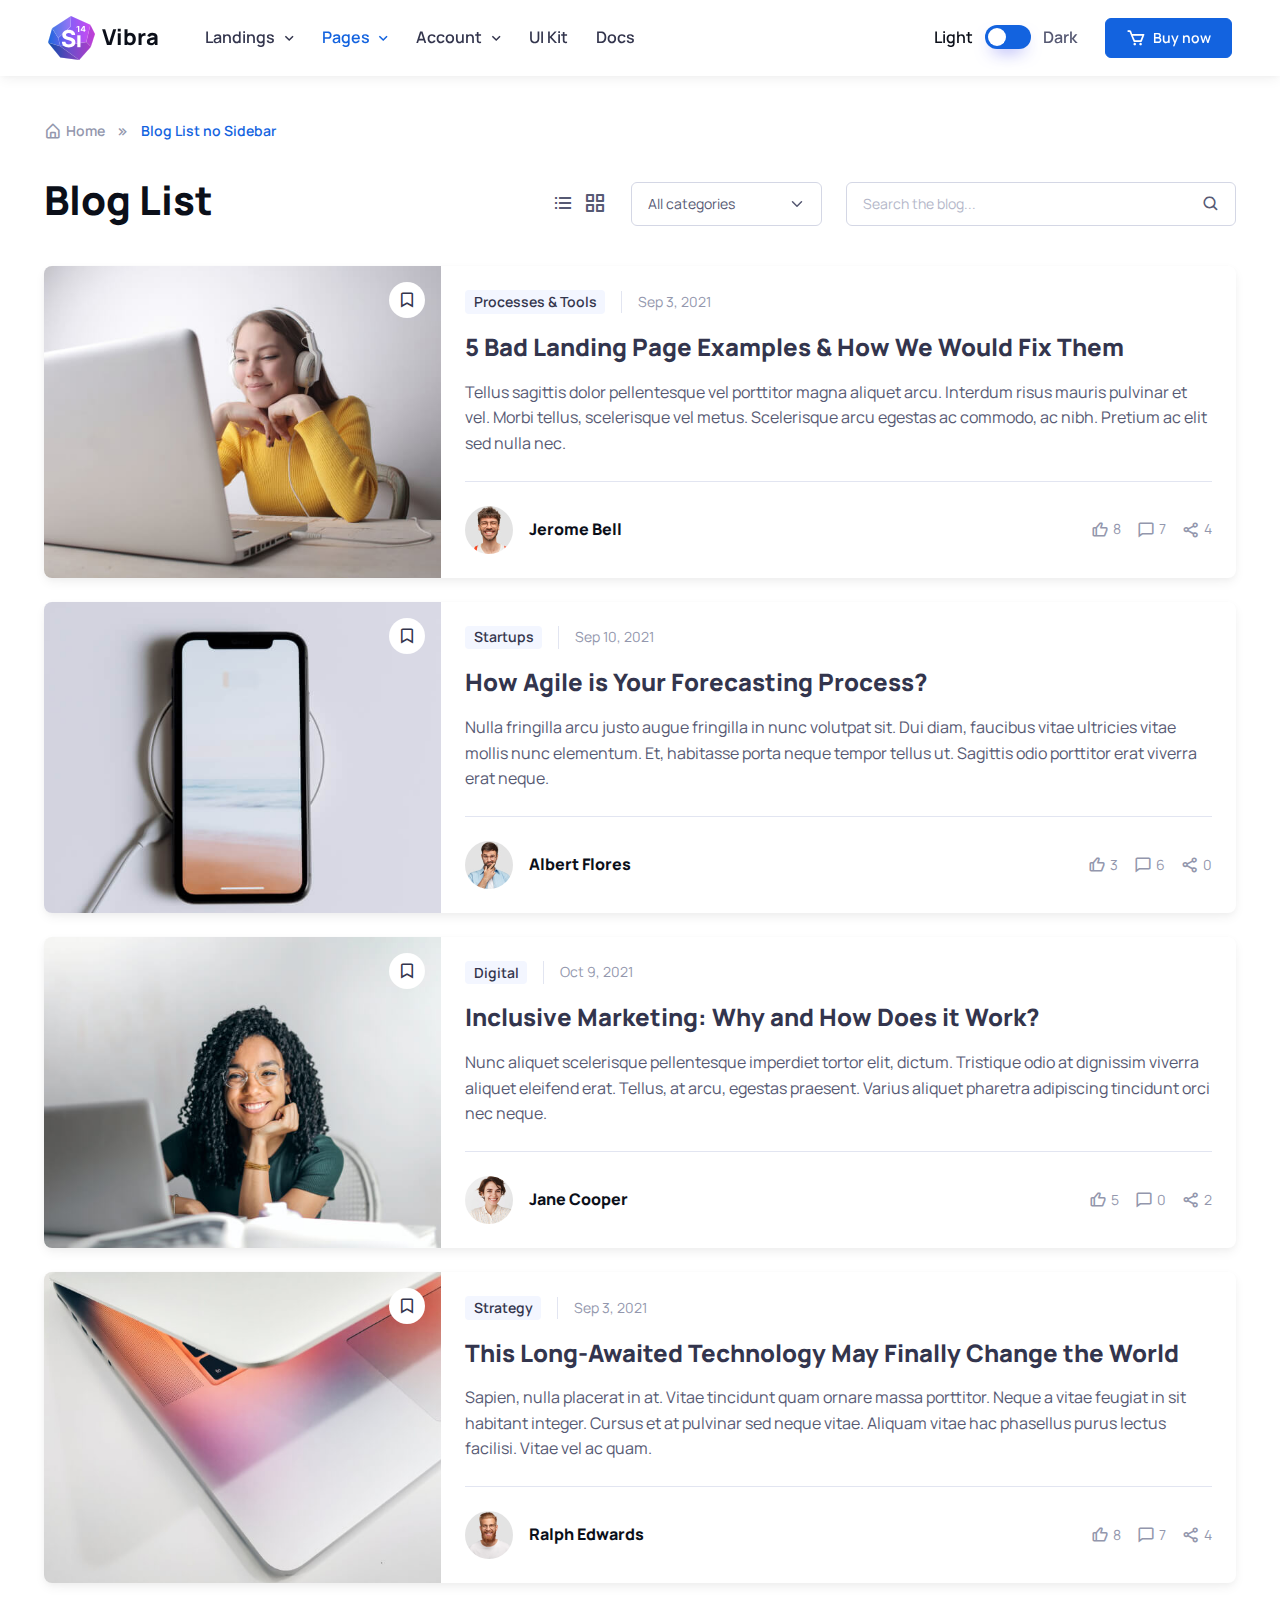
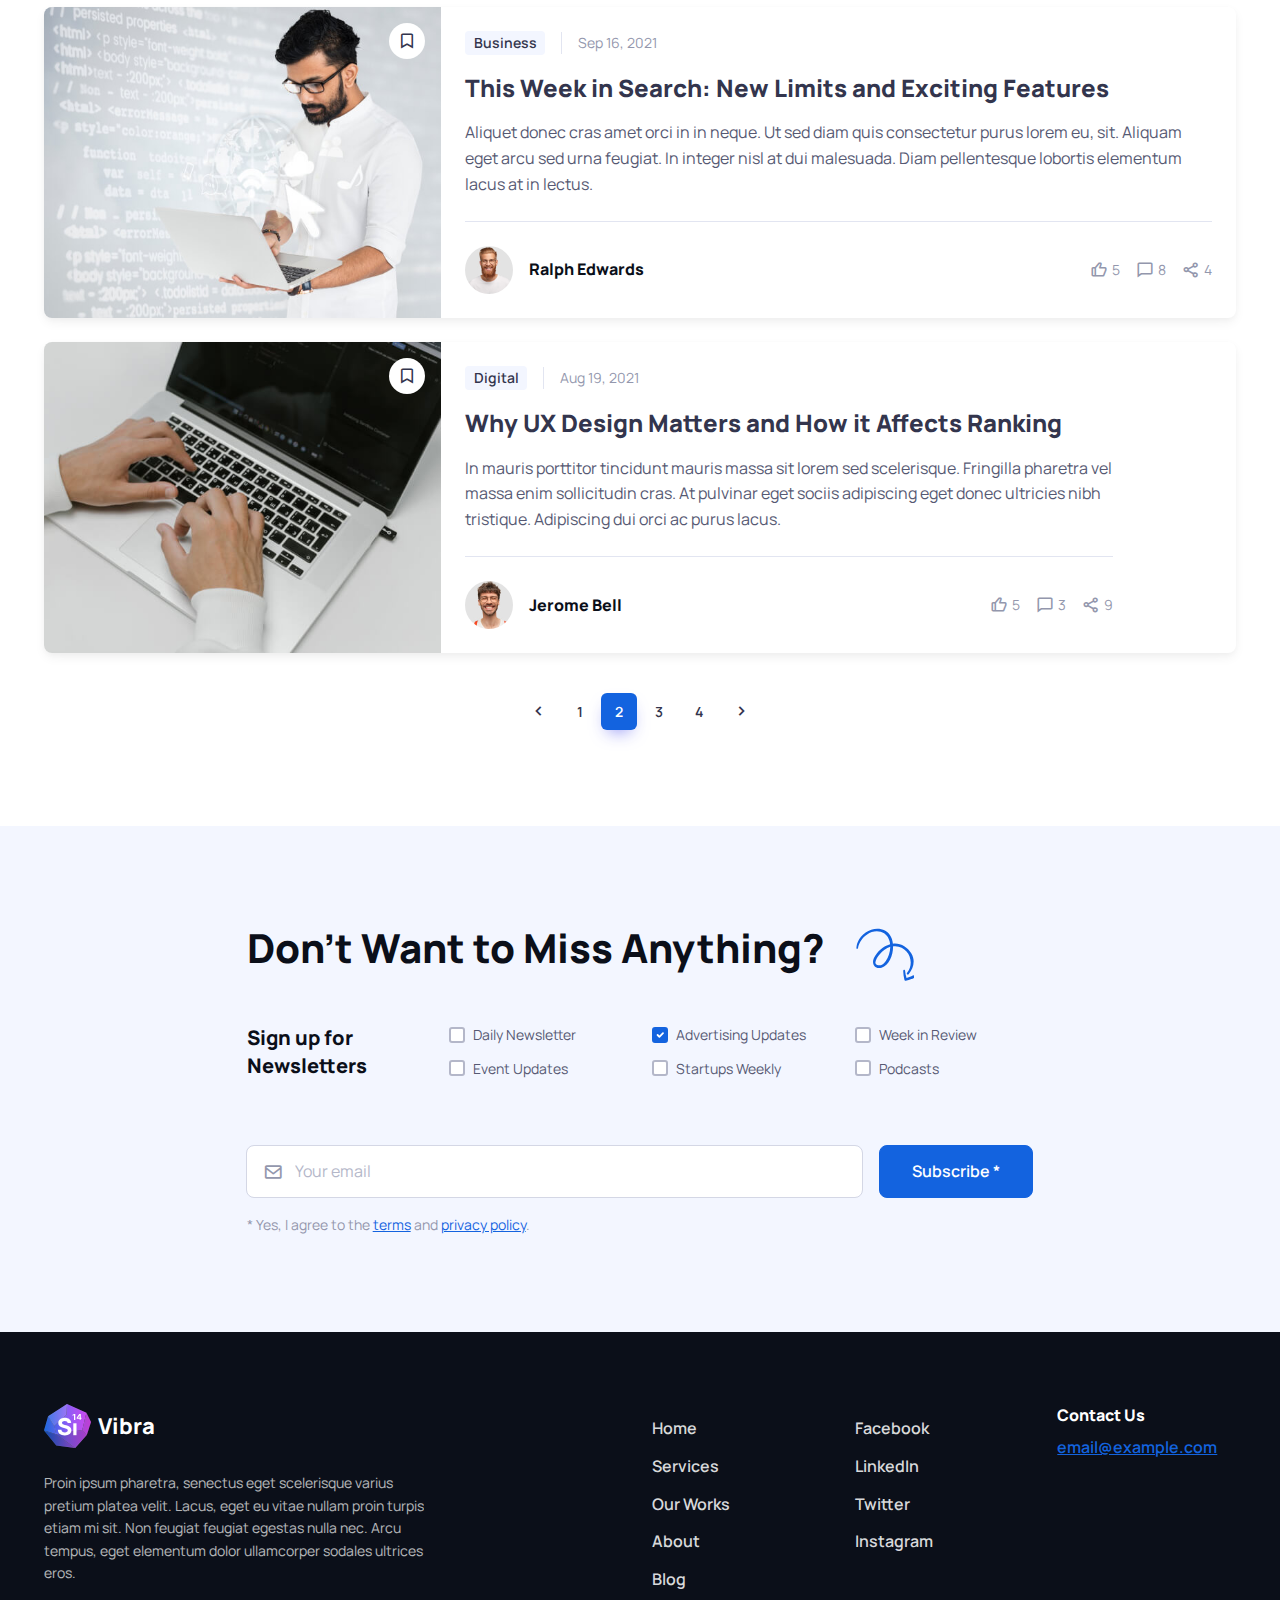
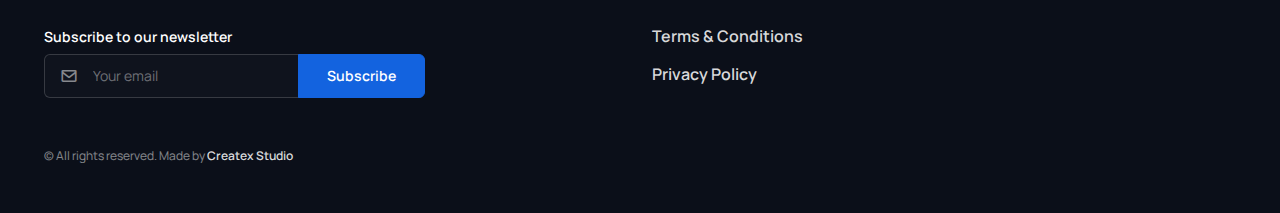
==== blog.html @ 5d524362 "starting files" ====
<!-- @format -->

<!DOCTYPE html>
<html lang="en">
  <!-- Mirrored from Vibra.createx.studio/blog-list-no-sidebar.html by HTTrack Website Copier/3.x [XR&CO'2014], Sat, 16 Jul 2022 11:41:50 GMT -->
  <!-- Added by HTTrack --><meta http-equiv="content-type" content="text/html;charset=utf-8" /><!-- /Added by HTTrack -->
  <head>
    <meta charset="utf-8" />
    <title>Vibra | Blog List No Sidebar</title>

    <!-- SEO Meta Tags -->
    <meta name="description" content="Vibra - Multipurpose Technology Bootstrap Template" />
    <meta
      name="keywords"
      content="bootstrap, business, creative agency, mobile app showcase, saas, fintech, finance, online courses, software, medical, conference landing, services, e-commerce, shopping cart, multipurpose, shop, ui kit, marketing, seo, landing, blog, portfolio, html5, css3, javascript, gallery, slider, touch, creative"
    />
    <meta name="author" content="Createx Studio" />

    <!-- Viewport -->
    <meta name="viewport" content="width=device-width, initial-scale=1" />

    <!-- Favicon and Touch Icons -->
    <link rel="apple-touch-icon" sizes="180x180" href="assets/favicon/apple-touch-icon.png" />
    <link rel="icon" type="image/png" sizes="32x32" href="assets/favicon/favicon-32x32.png" />
    <link rel="icon" type="image/png" sizes="16x16" href="assets/favicon/favicon-16x16.png" />
    <link rel="manifest" href="assets/favicon/site.webmanifest" />
    <link rel="mask-icon" href="assets/favicon/safari-pinned-tab.svg" color="#1363DF" />
    <link rel="shortcut icon" href="assets/favicon/favicon.ico" />
    <meta name="msapplication-TileColor" content="#080032" />
    <meta name="msapplication-config" content="assets/favicon/browserconfig.xml" />
    <meta name="theme-color" content="#ffffff" />

    <!-- Vendor Styles -->
    <link rel="stylesheet" media="screen" href="assets/vendor/boxicons/css/boxicons.min.css" />

    <!-- Main Theme Styles + Bootstrap -->
    <link rel="stylesheet" media="screen" href="assets/css/theme.min.css" />

    <!-- Page loading styles -->
    <style>
      .page-loading {
        position: fixed;
        top: 0;
        right: 0;
        bottom: 0;
        left: 0;
        width: 100%;
        height: 100%;
        -webkit-transition: all 0.4s 0.2s ease-in-out;
        transition: all 0.4s 0.2s ease-in-out;
        background-color: #fff;
        opacity: 0;
        visibility: hidden;
        z-index: 9999;
      }
      .dark-mode .page-loading {
        background-color: #0b0f19;
      }
      .page-loading.active {
        opacity: 1;
        visibility: visible;
      }
      .page-loading-inner {
        position: absolute;
        top: 50%;
        left: 0;
        width: 100%;
        text-align: center;
        -webkit-transform: translateY(-50%);
        transform: translateY(-50%);
        -webkit-transition: opacity 0.2s ease-in-out;
        transition: opacity 0.2s ease-in-out;
        opacity: 0;
      }
      .page-loading.active > .page-loading-inner {
        opacity: 1;
      }
      .page-loading-inner > span {
        display: block;
        font-size: 1rem;
        font-weight: normal;
        color: #9397ad;
      }
      .dark-mode .page-loading-inner > span {
        color: #fff;
        opacity: 0.6;
      }
      .page-spinner {
        display: inline-block;
        width: 2.75rem;
        height: 2.75rem;
        margin-bottom: 0.75rem;
        vertical-align: text-bottom;
        border: 0.15em solid #b4b7c9;
        border-right-color: transparent;
        border-radius: 50%;
        -webkit-animation: spinner 0.75s linear infinite;
        animation: spinner 0.75s linear infinite;
      }
      .dark-mode .page-spinner {
        border-color: rgba(255, 255, 255, 0.4);
        border-right-color: transparent;
      }
      @-webkit-keyframes spinner {
        100% {
          -webkit-transform: rotate(360deg);
          transform: rotate(360deg);
        }
      }
      @keyframes spinner {
        100% {
          -webkit-transform: rotate(360deg);
          transform: rotate(360deg);
        }
      }
    </style>

    <!-- Theme mode -->
    <script>
      let mode = window.localStorage.getItem("mode"),
        root = document.getElementsByTagName("html")[0];
      if (mode !== null && mode === "dark") {
        root.classList.add("dark-mode");
      } else {
        root.classList.remove("dark-mode");
      }
    </script>

    <!-- Page loading scripts -->
    <script>
      (function () {
        window.onload = function () {
          const preloader = document.querySelector(".page-loading");
          preloader.classList.remove("active");
          setTimeout(function () {
            preloader.remove();
          }, 1000);
        };
      })();
    </script>

    <!-- Google Tag Manager -->
    <script>
      (function (w, d, s, l, i) {
        w[l] = w[l] || [];
        w[l].push({ "gtm.start": new Date().getTime(), event: "gtm.js" });
        var f = d.getElementsByTagName(s)[0],
          j = d.createElement(s),
          dl = l != "dataLayer" ? "&l=" + l : "";
        j.async = true;
        j.src = "../www.googletagmanager.com/gtm5445.html?id=" + i + dl;
        f.parentNode.insertBefore(j, f);
      })(window, document, "script", "dataLayer", "GTM-WKV3GT5");
    </script>
  </head>

  <!-- Body -->
  <body>
    <!-- Google Tag Manager (noscript)-->
    <noscript>
      <iframe src="http://www.googletagmanager.com/ns.html?id=GTM-WKV3GT5" height="0" width="0" style="display: none; visibility: hidden"></iframe>
    </noscript>

    <!-- Page loading spinner -->
    <div class="page-loading active">
      <div class="page-loading-inner">
        <div class="page-spinner"></div>
        <span>Loading...</span>
      </div>
    </div>

    <!-- Page wrapper for sticky footer -->
    <!-- Wraps everything except footer to push footer to the bottom of the page if there is little content -->
    <main class="page-wrapper">
      <!-- Navbar -->
      <!-- Remove "fixed-top" class to make navigation bar scrollable with the page -->
      <header class="header navbar navbar-expand-lg bg-light shadow-sm shadow-dark-mode-none fixed-top">
        <div class="container px-3">
          <a href="index.html" class="navbar-brand pe-3">
            <img src="assets/img/logo.svg" width="47" alt="Vibra" />
            Vibra
          </a>
          <div id="navbarNav" class="offcanvas offcanvas-end">
            <div class="offcanvas-header border-bottom">
              <h5 class="offcanvas-title">Menu</h5>
              <button type="button" class="btn-close" data-bs-dismiss="offcanvas" aria-label="Close"></button>
            </div>
            <div class="offcanvas-body">
              <ul class="navbar-nav me-auto mb-2 mb-lg-0">
                <li class="nav-item dropdown">
                  <a href="#" class="nav-link dropdown-toggle" data-bs-toggle="dropdown">Landings</a>
                  <div class="dropdown-menu p-0">
                    <div class="d-lg-flex">
                      <div class="mega-dropdown-column bg-position-center bg-repeat-0 bg-size-cover rounded-3 rounded-end-0" style="background-image: url(assets/img/landings.jpg); margin: -1px"></div>
                      <div class="mega-dropdown-column pt-lg-3 pb-lg-4">
                        <ul class="list-unstyled mb-0">
                          <li><a href="index.html" class="dropdown-item">Template Intro Page</a></li>
                          <li><a href="landing-mobile-app-showcase-v1.html" class="dropdown-item">Mobile App Showcase v.1</a></li>
                          <li><a href="landing-mobile-app-showcase-v2.html" class="dropdown-item">Mobile App Showcase v.2</a></li>
                          <li><a href="landing-saas-v1.html" class="dropdown-item">SaaS v.1</a></li>
                          <li><a href="landing-saas-v2.html" class="dropdown-item">SaaS v.2</a></li>
                          <li><a href="landing-saas-v3.html" class="dropdown-item">SaaS v.3</a></li>
                          <li><a href="landing-financial.html" class="dropdown-item">Financial Consulting</a></li>
                          <li><a href="landing-online-courses.html" class="dropdown-item">Online Courses</a></li>
                        </ul>
                      </div>
                      <div class="mega-dropdown-column pt-lg-3 pb-lg-4">
                        <ul class="list-unstyled mb-0">
                          <li><a href="landing-medical.html" class="dropdown-item">Medical</a></li>
                          <li><a href="landing-software-company.html" class="dropdown-item">IT (Software) Company</a></li>
                          <li><a href="landing-conference.html" class="dropdown-item">Conference</a></li>
                          <li><a href="landing-digital-agency.html" class="dropdown-item">Digital Agency</a></li>
                          <li><a href="landing-blog.html" class="dropdown-item">Blog Homepage</a></li>
                        </ul>
                      </div>
                    </div>
                  </div>
                </li>
                <li class="nav-item dropdown">
                  <a href="#" class="nav-link dropdown-toggle active" data-bs-toggle="dropdown">Pages</a>
                  <div class="dropdown-menu">
                    <div class="d-lg-flex pt-lg-3">
                      <div class="mega-dropdown-column">
                        <h6 class="px-3 mb-2">About</h6>
                        <ul class="list-unstyled mb-3">
                          <li><a href="about-v1.html" class="dropdown-item py-1">About v.1</a></li>
                          <li><a href="about-v2.html" class="dropdown-item py-1">About v.2</a></li>
                        </ul>
                        <h6 class="px-3 mb-2">Blog</h6>
                        <ul class="list-unstyled mb-3">
                          <li><a href="blog-list-with-sidebar.html" class="dropdown-item py-1">List View with Sidebar</a></li>
                          <li><a href="blog-grid-with-sidebar.html" class="dropdown-item py-1">Grid View with Sidebar</a></li>
                          <li><a href="blog-list-no-sidebar.html" class="dropdown-item py-1">List View no Sidebar</a></li>
                          <li><a href="blog-grid-no-sidebar.html" class="dropdown-item py-1">Grid View no Sidebar</a></li>
                          <li><a href="blog-simple-feed.html" class="dropdown-item py-1">Simple Feed</a></li>
                          <li><a href="blog-single.html" class="dropdown-item py-1">Single Post</a></li>
                          <li><a href="blog-podcast.html" class="dropdown-item py-1">Podcast</a></li>
                        </ul>
                      </div>
                      <div class="mega-dropdown-column">
                        <h6 class="px-3 mb-2">Portfolio</h6>
                        <ul class="list-unstyled mb-3">
                          <li><a href="portfolio-grid.html" class="dropdown-item py-1">Grid View</a></li>
                          <li><a href="portfolio-list.html" class="dropdown-item py-1">List View</a></li>
                          <li><a href="portfolio-slider.html" class="dropdown-item py-1">Slider View</a></li>
                          <li><a href="portfolio-courses.html" class="dropdown-item py-1">Courses</a></li>
                          <li><a href="portfolio-single-project.html" class="dropdown-item py-1">Single Project</a></li>
                          <li><a href="portfolio-single-course.html" class="dropdown-item py-1">Single Course</a></li>
                        </ul>
                        <h6 class="px-3 mb-2">Services</h6>
                        <ul class="list-unstyled mb-3">
                          <li><a href="services-v1.html" class="dropdown-item py-1">Services v.1</a></li>
                          <li><a href="services-v2.html" class="dropdown-item py-1">Services v.2</a></li>
                          <li><a href="services-single-v1.html" class="dropdown-item py-1">Service Details v.1</a></li>
                          <li><a href="services-single-v2.html" class="dropdown-item py-1">Service Details v.2</a></li>
                        </ul>
                      </div>
                      <div class="mega-dropdown-column">
                        <h6 class="px-3 mb-2">Pricing</h6>
                        <ul class="list-unstyled mb-3">
                          <li><a href="pricing.html" class="dropdown-item py-1">Pricing Page</a></li>
                        </ul>
                        <h6 class="px-3 mb-2">Contacts</h6>
                        <ul class="list-unstyled mb-3">
                          <li><a href="contacts-v1.html" class="dropdown-item py-1">Contacts v.1</a></li>
                          <li><a href="contacts-v2.html" class="dropdown-item py-1">Contacts v.2</a></li>
                          <li><a href="contacts-v3.html" class="dropdown-item py-1">Contacts v.3</a></li>
                        </ul>
                        <h6 class="px-3 mb-2">Specialty</h6>
                        <ul class="list-unstyled">
                          <li><a href="404-v1.html" class="dropdown-item py-1">404 Error v.1</a></li>
                          <li><a href="404-v2.html" class="dropdown-item py-1">404 Error v.2</a></li>
                        </ul>
                      </div>
                    </div>
                  </div>
                </li>
                <li class="nav-item dropdown">
                  <a href="#" class="nav-link dropdown-toggle" data-bs-toggle="dropdown" aria-current="page">Account</a>
                  <ul class="dropdown-menu">
                    <li><a href="account-details.html" class="dropdown-item">Account Details</a></li>
                    <li><a href="account-security.html" class="dropdown-item">Security</a></li>
                    <li><a href="account-notifications.html" class="dropdown-item">Notifications</a></li>
                    <li><a href="account-messages.html" class="dropdown-item">Messages</a></li>
                    <li><a href="account-saved-items.html" class="dropdown-item">Saved Items</a></li>
                    <li><a href="account-collections.html" class="dropdown-item">My Collections</a></li>
                    <li><a href="account-payment.html" class="dropdown-item">Payment Details</a></li>
                    <li><a href="account-signin.html" class="dropdown-item">Sign In</a></li>
                    <li><a href="account-signup.html" class="dropdown-item">Sign Up</a></li>
                  </ul>
                </li>
                <li class="nav-item">
                  <a href="components/typography.html" class="nav-link">UI Kit</a>
                </li>
                <li class="nav-item">
                  <a href="docs/getting-started.html" class="nav-link">Docs</a>
                </li>
              </ul>
            </div>
            <div class="offcanvas-header border-top">
              <a href="https://themes.getbootstrap.com/product/Vibra-business-technology-template-ui-kit/" class="btn btn-primary w-100" target="_blank" rel="noopener">
                <i class="bx bx-cart fs-4 lh-1 me-1"></i>
                &nbsp;Buy now
              </a>
            </div>
          </div>
          <div class="form-check form-switch mode-switch pe-lg-1 ms-auto me-4" data-bs-toggle="mode">
            <input type="checkbox" class="form-check-input" id="theme-mode" />
            <label class="form-check-label d-none d-sm-block" for="theme-mode">Light</label>
            <label class="form-check-label d-none d-sm-block" for="theme-mode">Dark</label>
          </div>
          <button type="button" class="navbar-toggler" data-bs-toggle="offcanvas" data-bs-target="#navbarNav" aria-controls="navbarNav" aria-expanded="false" aria-label="Toggle navigation">
            <span class="navbar-toggler-icon"></span>
          </button>
          <a
            href="https://themes.getbootstrap.com/product/Vibra-business-technology-template-ui-kit/"
            class="btn btn-primary btn-sm fs-sm rounded d-none d-lg-inline-flex"
            target="_blank"
            rel="noopener"
          >
            <i class="bx bx-cart fs-5 lh-1 me-1"></i>
            &nbsp;Buy now
          </a>
        </div>
      </header>

      <!-- Breadcrumb -->
      <nav class="container mt-lg-4 pt-5" aria-label="breadcrumb">
        <ol class="breadcrumb mb-0 pt-5">
          <li class="breadcrumb-item">
            <a href="index.html"><i class="bx bx-home-alt fs-lg me-1"></i>Home</a>
          </li>
          <li class="breadcrumb-item active" aria-current="page">Blog List no Sidebar</li>
        </ol>
      </nav>

      <!-- Page content -->
      <section class="container mt-4 mb-lg-5 pt-lg-2 pb-5">
        <!-- Page title + Layout switcher + Search form -->
        <div class="row align-items-end gy-3 mb-4 pb-lg-3 pb-1">
          <div class="col-lg-5 col-md-4">
            <h1 class="mb-2 mb-md-0">Blog List</h1>
          </div>
          <div class="col-lg-7 col-md-8">
            <div class="row gy-2">
              <div class="col-lg-5 col-sm-6">
                <div class="d-flex align-items-center">
                  <div class="d-flex align-items-center me-sm-4 me-3">
                    <a href="blog-list-no-sidebar.html" class="nav-link me-2 p-0 active">
                      <i class="bx bx-list-ul fs-4"></i>
                    </a>
                    <a href="blog-grid-no-sidebar.html" class="nav-link p-0">
                      <i class="bx bx-grid-alt fs-4"></i>
                    </a>
                  </div>
                  <select class="form-select">
                    <option>All categories</option>
                    <option value="processes-and-tools">Processes &amp; Tools</option>
                    <option value="startups">Startups</option>
                    <option value="digital">Digital</option>
                    <option value="strategy">Strategy</option>
                    <option value="business">Business</option>
                  </select>
                </div>
              </div>
              <div class="col-lg-7 col-sm-6">
                <div class="input-group">
                  <input type="text" class="form-control pe-5 rounded" placeholder="Search the blog..." />
                  <i class="bx bx-search position-absolute top-50 end-0 translate-middle-y me-3 zindex-5 fs-lg"></i>
                </div>
              </div>
            </div>
          </div>
        </div>

        <!-- Item -->
        <article class="card border-0 shadow-sm overflow-hidden mb-4">
          <div class="row g-0">
            <div class="col-sm-4 position-relative bg-position-center bg-repeat-0 bg-size-cover" style="background-image: url(assets/img/blog/01.jpg); min-height: 15rem">
              <a href="blog-single.html" class="position-absolute top-0 start-0 w-100 h-100" aria-label="Read more"></a>
              <a
                href="#"
                class="btn btn-icon btn-light bg-white border-white btn-sm rounded-circle position-absolute top-0 end-0 zindex-5 me-3 mt-3"
                data-bs-toggle="tooltip"
                data-bs-placement="left"
                title="Read later"
              >
                <i class="bx bx-bookmark"></i>
              </a>
            </div>
            <div class="col-sm-8">
              <div class="card-body">
                <div class="d-flex align-items-center mb-3">
                  <a href="#" class="badge fs-sm text-nav bg-secondary text-decoration-none">Processes &amp; Tools</a>
                  <span class="fs-sm text-muted border-start ps-3 ms-3">Sep 3, 2021</span>
                </div>
                <h3 class="h4">
                  <a href="blog-single.html">5 Bad Landing Page Examples &amp; How We Would Fix Them</a>
                </h3>
                <p>
                  Tellus sagittis dolor pellentesque vel porttitor magna aliquet arcu. Interdum risus mauris pulvinar et vel. Morbi tellus, scelerisque vel metus. Scelerisque arcu egestas ac commodo,
                  ac nibh. Pretium ac elit sed nulla nec.
                </p>
                <hr class="my-4" />
                <div class="d-flex align-items-center justify-content-between">
                  <a href="#" class="d-flex align-items-center fw-bold text-dark text-decoration-none me-3">
                    <img src="assets/img/avatar/01.jpg" class="rounded-circle me-3" width="48" alt="Avatar" />
                    Jerome Bell
                  </a>
                  <div class="d-flex align-items-center text-muted">
                    <div class="d-flex align-items-center me-3">
                      <i class="bx bx-like fs-lg me-1"></i>
                      <span class="fs-sm">8</span>
                    </div>
                    <div class="d-flex align-items-center me-3">
                      <i class="bx bx-comment fs-lg me-1"></i>
                      <span class="fs-sm">7</span>
                    </div>
                    <div class="d-flex align-items-center">
                      <i class="bx bx-share-alt fs-lg me-1"></i>
                      <span class="fs-sm">4</span>
                    </div>
                  </div>
                </div>
              </div>
            </div>
          </div>
        </article>

        <!-- Item -->
        <article class="card border-0 shadow-sm overflow-hidden mb-4">
          <div class="row g-0">
            <div class="col-sm-4 position-relative bg-position-center bg-repeat-0 bg-size-cover" style="background-image: url(assets/img/blog/06.jpg); min-height: 15rem">
              <a href="blog-single.html" class="position-absolute top-0 start-0 w-100 h-100" aria-label="Read more"></a>
              <a
                href="#"
                class="btn btn-icon btn-light bg-white border-white btn-sm rounded-circle position-absolute top-0 end-0 zindex-5 me-3 mt-3"
                data-bs-toggle="tooltip"
                data-bs-placement="left"
                title="Read later"
              >
                <i class="bx bx-bookmark"></i>
              </a>
            </div>
            <div class="col-sm-8">
              <div class="card-body">
                <div class="d-flex align-items-center mb-3">
                  <a href="#" class="badge fs-sm text-nav bg-secondary text-decoration-none">Startups</a>
                  <span class="fs-sm text-muted border-start ps-3 ms-3">Sep 10, 2021</span>
                </div>
                <h3 class="h4">
                  <a href="blog-single.html">How Agile is Your Forecasting Process?</a>
                </h3>
                <p>
                  Nulla fringilla arcu justo augue fringilla in nunc volutpat sit. Dui diam, faucibus vitae ultricies vitae mollis nunc elementum. Et, habitasse porta neque tempor tellus ut. Sagittis
                  odio porttitor erat viverra erat neque.
                </p>
                <hr class="my-4" />
                <div class="d-flex align-items-center justify-content-between">
                  <a href="#" class="d-flex align-items-center fw-bold text-dark text-decoration-none me-3">
                    <img src="assets/img/avatar/05.jpg" class="rounded-circle me-3" width="48" alt="Avatar" />
                    Albert Flores
                  </a>
                  <div class="d-flex align-items-center text-muted">
                    <div class="d-flex align-items-center me-3">
                      <i class="bx bx-like fs-lg me-1"></i>
                      <span class="fs-sm">3</span>
                    </div>
                    <div class="d-flex align-items-center me-3">
                      <i class="bx bx-comment fs-lg me-1"></i>
                      <span class="fs-sm">6</span>
                    </div>
                    <div class="d-flex align-items-center">
                      <i class="bx bx-share-alt fs-lg me-1"></i>
                      <span class="fs-sm">0</span>
                    </div>
                  </div>
                </div>
              </div>
            </div>
          </div>
        </article>

        <!-- Item -->
        <article class="card border-0 shadow-sm overflow-hidden mb-4">
          <div class="row g-0">
            <div class="col-sm-4 position-relative bg-position-center bg-repeat-0 bg-size-cover" style="background-image: url(assets/img/blog/05.jpg); min-height: 15rem">
              <a href="blog-single.html" class="position-absolute top-0 start-0 w-100 h-100" aria-label="Read more"></a>
              <a
                href="#"
                class="btn btn-icon btn-light bg-white border-white btn-sm rounded-circle position-absolute top-0 end-0 zindex-5 me-3 mt-3"
                data-bs-toggle="tooltip"
                data-bs-placement="left"
                title="Read later"
              >
                <i class="bx bx-bookmark"></i>
              </a>
            </div>
            <div class="col-sm-8">
              <div class="card-body">
                <div class="d-flex align-items-center mb-3">
                  <a href="#" class="badge fs-sm text-nav bg-secondary text-decoration-none">Digital</a>
                  <span class="fs-sm text-muted border-start ps-3 ms-3">Oct 9, 2021</span>
                </div>
                <h3 class="h4">
                  <a href="blog-single.html">Inclusive Marketing: Why and How Does it Work?</a>
                </h3>
                <p>
                  Nunc aliquet scelerisque pellentesque imperdiet tortor elit, dictum. Tristique odio at dignissim viverra aliquet eleifend erat. Tellus, at arcu, egestas praesent. Varius aliquet
                  pharetra adipiscing tincidunt orci nec neque.
                </p>
                <hr class="my-4" />
                <div class="d-flex align-items-center justify-content-between">
                  <a href="#" class="d-flex align-items-center fw-bold text-dark text-decoration-none me-3">
                    <img src="assets/img/avatar/04.jpg" class="rounded-circle me-3" width="48" alt="Avatar" />
                    Jane Cooper
                  </a>
                  <div class="d-flex align-items-center text-muted">
                    <div class="d-flex align-items-center me-3">
                      <i class="bx bx-like fs-lg me-1"></i>
                      <span class="fs-sm">5</span>
                    </div>
                    <div class="d-flex align-items-center me-3">
                      <i class="bx bx-comment fs-lg me-1"></i>
                      <span class="fs-sm">0</span>
                    </div>
                    <div class="d-flex align-items-center">
                      <i class="bx bx-share-alt fs-lg me-1"></i>
                      <span class="fs-sm">2</span>
                    </div>
                  </div>
                </div>
              </div>
            </div>
          </div>
        </article>

        <!-- Item -->
        <article class="card border-0 shadow-sm overflow-hidden mb-4">
          <div class="row g-0">
            <div class="col-sm-4 position-relative bg-position-center bg-repeat-0 bg-size-cover" style="background-image: url(assets/img/blog/09.jpg); min-height: 15rem">
              <a href="blog-single.html" class="position-absolute top-0 start-0 w-100 h-100" aria-label="Read more"></a>
              <a
                href="#"
                class="btn btn-icon btn-light bg-white border-white btn-sm rounded-circle position-absolute top-0 end-0 zindex-5 me-3 mt-3"
                data-bs-toggle="tooltip"
                data-bs-placement="left"
                title="Read later"
              >
                <i class="bx bx-bookmark"></i>
              </a>
            </div>
            <div class="col-sm-8">
              <div class="card-body">
                <div class="d-flex align-items-center mb-3">
                  <a href="#" class="badge fs-sm text-nav bg-secondary text-decoration-none">Strategy</a>
                  <span class="fs-sm text-muted border-start ps-3 ms-3">Sep 3, 2021</span>
                </div>
                <h3 class="h4">
                  <a href="blog-single.html">This Long-Awaited Technology May Finally Change the World</a>
                </h3>
                <p>
                  Sapien, nulla placerat in at. Vitae tincidunt quam ornare massa porttitor. Neque a vitae feugiat in sit habitant integer. Cursus et at pulvinar sed neque vitae. Aliquam vitae hac
                  phasellus purus lectus facilisi. Vitae vel ac quam.
                </p>
                <hr class="my-4" />
                <div class="d-flex align-items-center justify-content-between">
                  <a href="#" class="d-flex align-items-center fw-bold text-dark text-decoration-none me-3">
                    <img src="assets/img/avatar/02.jpg" class="rounded-circle me-3" width="48" alt="Avatar" />
                    Ralph Edwards
                  </a>
                  <div class="d-flex align-items-center text-muted">
                    <div class="d-flex align-items-center me-3">
                      <i class="bx bx-like fs-lg me-1"></i>
                      <span class="fs-sm">8</span>
                    </div>
                    <div class="d-flex align-items-center me-3">
                      <i class="bx bx-comment fs-lg me-1"></i>
                      <span class="fs-sm">7</span>
                    </div>
                    <div class="d-flex align-items-center">
                      <i class="bx bx-share-alt fs-lg me-1"></i>
                      <span class="fs-sm">4</span>
                    </div>
                  </div>
                </div>
              </div>
            </div>
          </div>
        </article>

        <!-- Item -->
        <article class="card border-0 shadow-sm overflow-hidden mb-4">
          <div class="row g-0">
            <div class="col-sm-4 position-relative bg-position-center bg-repeat-0 bg-size-cover" style="background-image: url(assets/img/blog/03.jpg); min-height: 15rem">
              <a href="blog-single.html" class="position-absolute top-0 start-0 w-100 h-100" aria-label="Read more"></a>
              <a
                href="#"
                class="btn btn-icon btn-light bg-white border-white btn-sm rounded-circle position-absolute top-0 end-0 zindex-5 me-3 mt-3"
                data-bs-toggle="tooltip"
                data-bs-placement="left"
                title="Read later"
              >
                <i class="bx bx-bookmark"></i>
              </a>
            </div>
            <div class="col-sm-8">
              <div class="card-body">
                <div class="d-flex align-items-center mb-3">
                  <a href="#" class="badge fs-sm text-nav bg-secondary text-decoration-none">Business</a>
                  <span class="fs-sm text-muted border-start ps-3 ms-3">Sep 16, 2021</span>
                </div>
                <h3 class="h4">
                  <a href="blog-single.html">This Week in Search: New Limits and Exciting Features</a>
                </h3>
                <p>
                  Aliquet donec cras amet orci in in neque. Ut sed diam quis consectetur purus lorem eu, sit. Aliquam eget arcu sed urna feugiat. In integer nisl at dui malesuada. Diam pellentesque
                  lobortis elementum lacus at in lectus.
                </p>
                <hr class="my-4" />
                <div class="d-flex align-items-center justify-content-between">
                  <a href="#" class="d-flex align-items-center fw-bold text-dark text-decoration-none me-3">
                    <img src="assets/img/avatar/02.jpg" class="rounded-circle me-3" width="48" alt="Avatar" />
                    Ralph Edwards
                  </a>
                  <div class="d-flex align-items-center text-muted">
                    <div class="d-flex align-items-center me-3">
                      <i class="bx bx-like fs-lg me-1"></i>
                      <span class="fs-sm">5</span>
                    </div>
                    <div class="d-flex align-items-center me-3">
                      <i class="bx bx-comment fs-lg me-1"></i>
                      <span class="fs-sm">8</span>
                    </div>
                    <div class="d-flex align-items-center">
                      <i class="bx bx-share-alt fs-lg me-1"></i>
                      <span class="fs-sm">4</span>
                    </div>
                  </div>
                </div>
              </div>
            </div>
          </div>
        </article>

        <!-- Item -->
        <article class="card border-0 shadow-sm overflow-hidden mb-4">
          <div class="row g-0">
            <div class="col-sm-4 position-relative bg-position-center bg-repeat-0 bg-size-cover" style="background-image: url(assets/img/blog/02.jpg); min-height: 15rem">
              <a href="blog-single.html" class="position-absolute top-0 start-0 w-100 h-100" aria-label="Read more"></a>
              <a
                href="#"
                class="btn btn-icon btn-light bg-white border-white btn-sm rounded-circle position-absolute top-0 end-0 zindex-5 me-3 mt-3"
                data-bs-toggle="tooltip"
                data-bs-placement="left"
                title="Read later"
              >
                <i class="bx bx-bookmark"></i>
              </a>
            </div>
            <div class="col-sm-8 col-md-7">
              <div class="card-body">
                <div class="d-flex align-items-center mb-3">
                  <a href="#" class="badge fs-sm text-nav bg-secondary text-decoration-none">Digital</a>
                  <span class="fs-sm text-muted border-start ps-3 ms-3">Aug 19, 2021</span>
                </div>
                <h3 class="h4">
                  <a href="blog-single.html">Why UX Design Matters and How it Affects Ranking</a>
                </h3>
                <p>
                  In mauris porttitor tincidunt mauris massa sit lorem sed scelerisque. Fringilla pharetra vel massa enim sollicitudin cras. At pulvinar eget sociis adipiscing eget donec ultricies
                  nibh tristique. Adipiscing dui orci ac purus lacus.
                </p>
                <hr class="my-4" />
                <div class="d-flex align-items-center justify-content-between">
                  <a href="#" class="d-flex align-items-center fw-bold text-dark text-decoration-none me-3">
                    <img src="assets/img/avatar/01.jpg" class="rounded-circle me-3" width="48" alt="Avatar" />
                    Jerome Bell
                  </a>
                  <div class="d-flex align-items-center text-muted">
                    <div class="d-flex align-items-center me-3">
                      <i class="bx bx-like fs-lg me-1"></i>
                      <span class="fs-sm">5</span>
                    </div>
                    <div class="d-flex align-items-center me-3">
                      <i class="bx bx-comment fs-lg me-1"></i>
                      <span class="fs-sm">3</span>
                    </div>
                    <div class="d-flex align-items-center">
                      <i class="bx bx-share-alt fs-lg me-1"></i>
                      <span class="fs-sm">9</span>
                    </div>
                  </div>
                </div>
              </div>
            </div>
          </div>
        </article>

        <!-- Pagination -->
        <nav aria-label="Page navigation example">
          <ul class="pagination justify-content-center pt-lg-3 pt-1">
            <li class="page-item">
              <a href="#" class="page-link">
                <i class="bx bx-chevron-left mx-n1"></i>
              </a>
            </li>
            <li class="page-item disabled d-sm-none">
              <span class="page-link text-body">2 / 4</span>
            </li>
            <li class="page-item d-none d-sm-block">
              <a href="#" class="page-link">1</a>
            </li>
            <li class="page-item active d-none d-sm-block" aria-current="page">
              <span class="page-link">
                2
                <span class="visually-hidden">(current)</span>
              </span>
            </li>
            <li class="page-item d-none d-sm-block">
              <a href="#" class="page-link">3</a>
            </li>
            <li class="page-item d-none d-sm-block">
              <a href="#" class="page-link">4</a>
            </li>
            <li class="page-item">
              <a href="#" class="page-link">
                <i class="bx bx-chevron-right mx-n1"></i>
              </a>
            </li>
          </ul>
        </nav>
      </section>

      <!-- Subscription CTA -->
      <section class="py-5 bg-secondary">
        <div class="container py-md-3 py-lg-5">
          <div class="row justify-content-center">
            <div class="col-xl-8 col-lg-9 col-md-11">
              <h2 class="h1 d-md-inline-block position-relative mb-md-5 mb-sm-4 text-sm-start text-center">
                Don't Want to Miss Anything?

                <!-- Arrow shape -->
                <svg class="d-md-block d-none position-absolute top-0 ms-4 ps-1" style="left: 100%" xmlns="http://www.w3.org/2000/svg" width="65" height="68" fill="#1363DF">
                  <path
                    d="M53.9527 51.0012c8.396-10.5668 2.0302-26.0134-11.7481-26.7511-.6899-.0646-1.4612.0015-2.1258.0431.1243 9.0462-4.1714 18.8896-11.5618 21.3814-6.6695 2.2133-10.3337-4.2224-7.5813-9.676 3.2966-6.4755 9.103-11.8504 16.1678-13.8189-.5654-5.6953-3.3436-10.7672-9.485-12.48517C17.2678 6.8204 6.49364 16.3681 4.98841 26.127c-.09276 1.0297-1.68569.9497-1.59293-.0801C3.98732 12.9139 19.7395 2.55212 31.9628 8.5787c4.7253 2.3813 7.2649 7.3963 7.9368 13.067 7.4237-.9311 14.5154 3.3683 18.3422 9.5422 4.3988 7.1623 2.3584 15.1401-2.6322 21.1108-.7826.9653-2.3331-.3572-1.6569-1.2975zM26.7754 32.1845c-1.9411 2.2411-4.076 5.0872-4.3542 8.1764-.3036 2.9829 3.7601 3.0525 5.4905 2.7645 2.1568-.3863 3.7221-2.3164 4.8863-4.0419 2.6228-3.6308 4.3657-9.0752 4.4844-14.2563-4.0808 1.279-7.6514 4.2327-10.507 7.3573zm24.6311 25.592c-.7061-2.9738-1.2243-6.1031-1.1591-9.143.0423-1.242 1.767-1.0805 1.8313.1372.1284 2.435.815 4.8532 1.4764 7.1651l4.1619-1.4098c1.0153-.4586 2.4373-1.5714 3.6544-1.1804.6087.1954.7347.7264.6475 1.3068-.2302 1.3976-2.4683 1.9147-3.5901 2.398-1.8429.7619-3.6293 1.2865-5.5477 1.7298-.6391.1476-1.3233-.3665-1.4746-1.0037z"
                  />
                </svg>
              </h2>

              <!-- Title + checkboxes -->
              <div class="row gy-4 align-items-center mb-lg-5 mb-4 pb-3">
                <div class="col-md-3">
                  <h3 class="h5 mb-0 text-sm-start text-center">Sign up for Newsletters</h3>
                </div>
                <div class="col-md-9">
                  <div class="row row-cols-sm-3 row-cols-2 gy-2">
                    <div class="col">
                      <div class="form-check mb-0">
                        <input type="checkbox" id="s-daily-newsletter" class="form-check-input" />
                        <label for="s-daily-newsletter" class="form-check-label">Daily Newsletter</label>
                      </div>
                    </div>
                    <div class="col">
                      <div class="form-check mb-0">
                        <input type="checkbox" id="s-advertising-updates" class="form-check-input" checked />
                        <label for="s-advertising-updates" class="form-check-label">Advertising Updates</label>
                      </div>
                    </div>
                    <div class="col">
                      <div class="form-check mb-0">
                        <input type="checkbox" id="s-week-in-review" class="form-check-input" />
                        <label for="s-week-in-review" class="form-check-label">Week in Review</label>
                      </div>
                    </div>
                    <div class="col">
                      <div class="form-check mb-0">
                        <input type="checkbox" id="s-event-updates" class="form-check-input" />
                        <label for="s-event-updates" class="form-check-label">Event Updates</label>
                      </div>
                    </div>
                    <div class="col">
                      <div class="form-check mb-0">
                        <input type="checkbox" id="s-startups-weekly" class="form-check-input" />
                        <label for="s-startups-weekly" class="form-check-label">Startups Weekly</label>
                      </div>
                    </div>
                    <div class="col">
                      <div class="form-check mb-0">
                        <input id="s-podcasts" type="checkbox" class="form-check-input" />
                        <label for="s-podcasts" class="form-check-label">Podcasts</label>
                      </div>
                    </div>
                  </div>
                </div>
              </div>

              <!-- Email field -->
              <form class="d-flex flex-sm-row flex-column mb-3 needs-validation" novalidate>
                <div class="input-group me-sm-3 mb-sm-0 mb-3">
                  <i class="bx bx-envelope position-absolute start-0 top-50 translate-middle-y ms-3 zindex-5 fs-5 text-muted"></i>
                  <input type="email" class="form-control form-control-lg rounded-3 ps-5" placeholder="Your email" required />
                  <div class="invalid-tooltip position-absolute start-0 top-0 mt-n4">Please provide a valid email address!</div>
                </div>
                <button class="btn btn-lg btn-primary">Subscribe *</button>
              </form>
              <div class="form-text fs-sm text-sm-start text-center">* Yes, I agree to the <a href="#">terms</a> and <a href="#">privacy policy</a>.</div>
            </div>
          </div>
        </div>
      </section>
    </main>

    <!-- Footer -->
    <footer class="footer dark-mode bg-dark pt-5 pb-4 pb-lg-5">
      <div class="container pt-lg-4">
        <div class="row pb-5">
          <div class="col-lg-4 col-md-6">
            <div class="navbar-brand text-dark p-0 me-0 mb-3 mb-lg-4">
              <img src="assets/img/logo.svg" width="47" alt="Vibra" />
              Vibra
            </div>
            <p class="fs-sm text-light opacity-70 pb-lg-3 mb-4">
              Proin ipsum pharetra, senectus eget scelerisque varius pretium platea velit. Lacus, eget eu vitae nullam proin turpis etiam mi sit. Non feugiat feugiat egestas nulla nec. Arcu tempus,
              eget elementum dolor ullamcorper sodales ultrices eros.
            </p>
            <form class="needs-validation" novalidate>
              <label for="subscr-email" class="form-label">Subscribe to our newsletter</label>
              <div class="input-group">
                <input type="email" id="subscr-email" class="form-control rounded-start ps-5" placeholder="Your email" required />
                <i class="bx bx-envelope fs-lg text-muted position-absolute top-50 start-0 translate-middle-y ms-3 zindex-5"></i>
                <div class="invalid-tooltip position-absolute top-100 start-0">Please provide a valid email address.</div>
                <button type="submit" class="btn btn-primary">Subscribe</button>
              </div>
            </form>
          </div>
          <div class="col-xl-6 col-lg-7 col-md-5 offset-xl-2 offset-md-1 pt-4 pt-md-1 pt-lg-0">
            <div id="footer-links" class="row">
              <div class="col-lg-4">
                <h6 class="mb-2">
                  <a href="#useful-links" class="d-block text-dark dropdown-toggle d-lg-none py-2" data-bs-toggle="collapse">Useful Links</a>
                </h6>
                <div id="useful-links" class="collapse d-lg-block" data-bs-parent="#footer-links">
                  <ul class="nav flex-column pb-lg-1 mb-lg-3">
                    <li class="nav-item"><a href="#" class="nav-link d-inline-block px-0 pt-1 pb-2">Home</a></li>
                    <li class="nav-item"><a href="#" class="nav-link d-inline-block px-0 pt-1 pb-2">Services</a></li>
                    <li class="nav-item"><a href="#" class="nav-link d-inline-block px-0 pt-1 pb-2">Our Works</a></li>
                    <li class="nav-item"><a href="#" class="nav-link d-inline-block px-0 pt-1 pb-2">About</a></li>
                    <li class="nav-item"><a href="#" class="nav-link d-inline-block px-0 pt-1 pb-2">Blog</a></li>
                  </ul>
                  <ul class="nav flex-column mb-2 mb-lg-0">
                    <li class="nav-item"><a href="#" class="nav-link d-inline-block px-0 pt-1 pb-2">Terms &amp; Conditions</a></li>
                    <li class="nav-item"><a href="#" class="nav-link d-inline-block px-0 pt-1 pb-2">Privacy Policy</a></li>
                  </ul>
                </div>
              </div>
              <div class="col-xl-4 col-lg-3">
                <h6 class="mb-2">
                  <a href="#social-links" class="d-block text-dark dropdown-toggle d-lg-none py-2" data-bs-toggle="collapse">Socials</a>
                </h6>
                <div id="social-links" class="collapse d-lg-block" data-bs-parent="#footer-links">
                  <ul class="nav flex-column mb-2 mb-lg-0">
                    <li class="nav-item"><a href="#" class="nav-link d-inline-block px-0 pt-1 pb-2">Facebook</a></li>
                    <li class="nav-item"><a href="#" class="nav-link d-inline-block px-0 pt-1 pb-2">LinkedIn</a></li>
                    <li class="nav-item"><a href="#" class="nav-link d-inline-block px-0 pt-1 pb-2">Twitter</a></li>
                    <li class="nav-item"><a href="#" class="nav-link d-inline-block px-0 pt-1 pb-2">Instagram</a></li>
                  </ul>
                </div>
              </div>
              <div class="col-xl-4 col-lg-5 pt-2 pt-lg-0">
                <h6 class="mb-2">Contact Us</h6>
                <a href="mailto:email@example.com" class="fw-medium">email@example.com</a>
              </div>
            </div>
          </div>
        </div>
        <p class="nav d-block fs-xs text-center text-md-start pb-2 pb-lg-0 mb-0">
          <span class="text-light opacity-50">&copy; All rights reserved. Made by </span>
          <a class="nav-link d-inline-block p-0" href="https://createx.studio/" target="_blank" rel="noopener">Createx Studio</a>
        </p>
      </div>
    </footer>

    <!-- Back to top button -->
    <a href="#top" class="btn-scroll-top" data-scroll>
      <span class="btn-scroll-top-tooltip text-muted fs-sm me-2">Top</span>
      <i class="btn-scroll-top-icon bx bx-chevron-up"></i>
    </a>

    <!-- Vendor Scripts -->
    <script src="assets/vendor/bootstrap/dist/js/bootstrap.bundle.min.js"></script>
    <script src="assets/vendor/smooth-scroll/dist/smooth-scroll.polyfills.min.js"></script>

    <!-- Main Theme Script -->
    <script src="assets/js/theme.min.js"></script>
  </body>

  <!-- Mirrored from Vibra.createx.studio/blog-list-no-sidebar.html by HTTrack Website Copier/3.x [XR&CO'2014], Sat, 16 Jul 2022 11:41:50 GMT -->
</html>
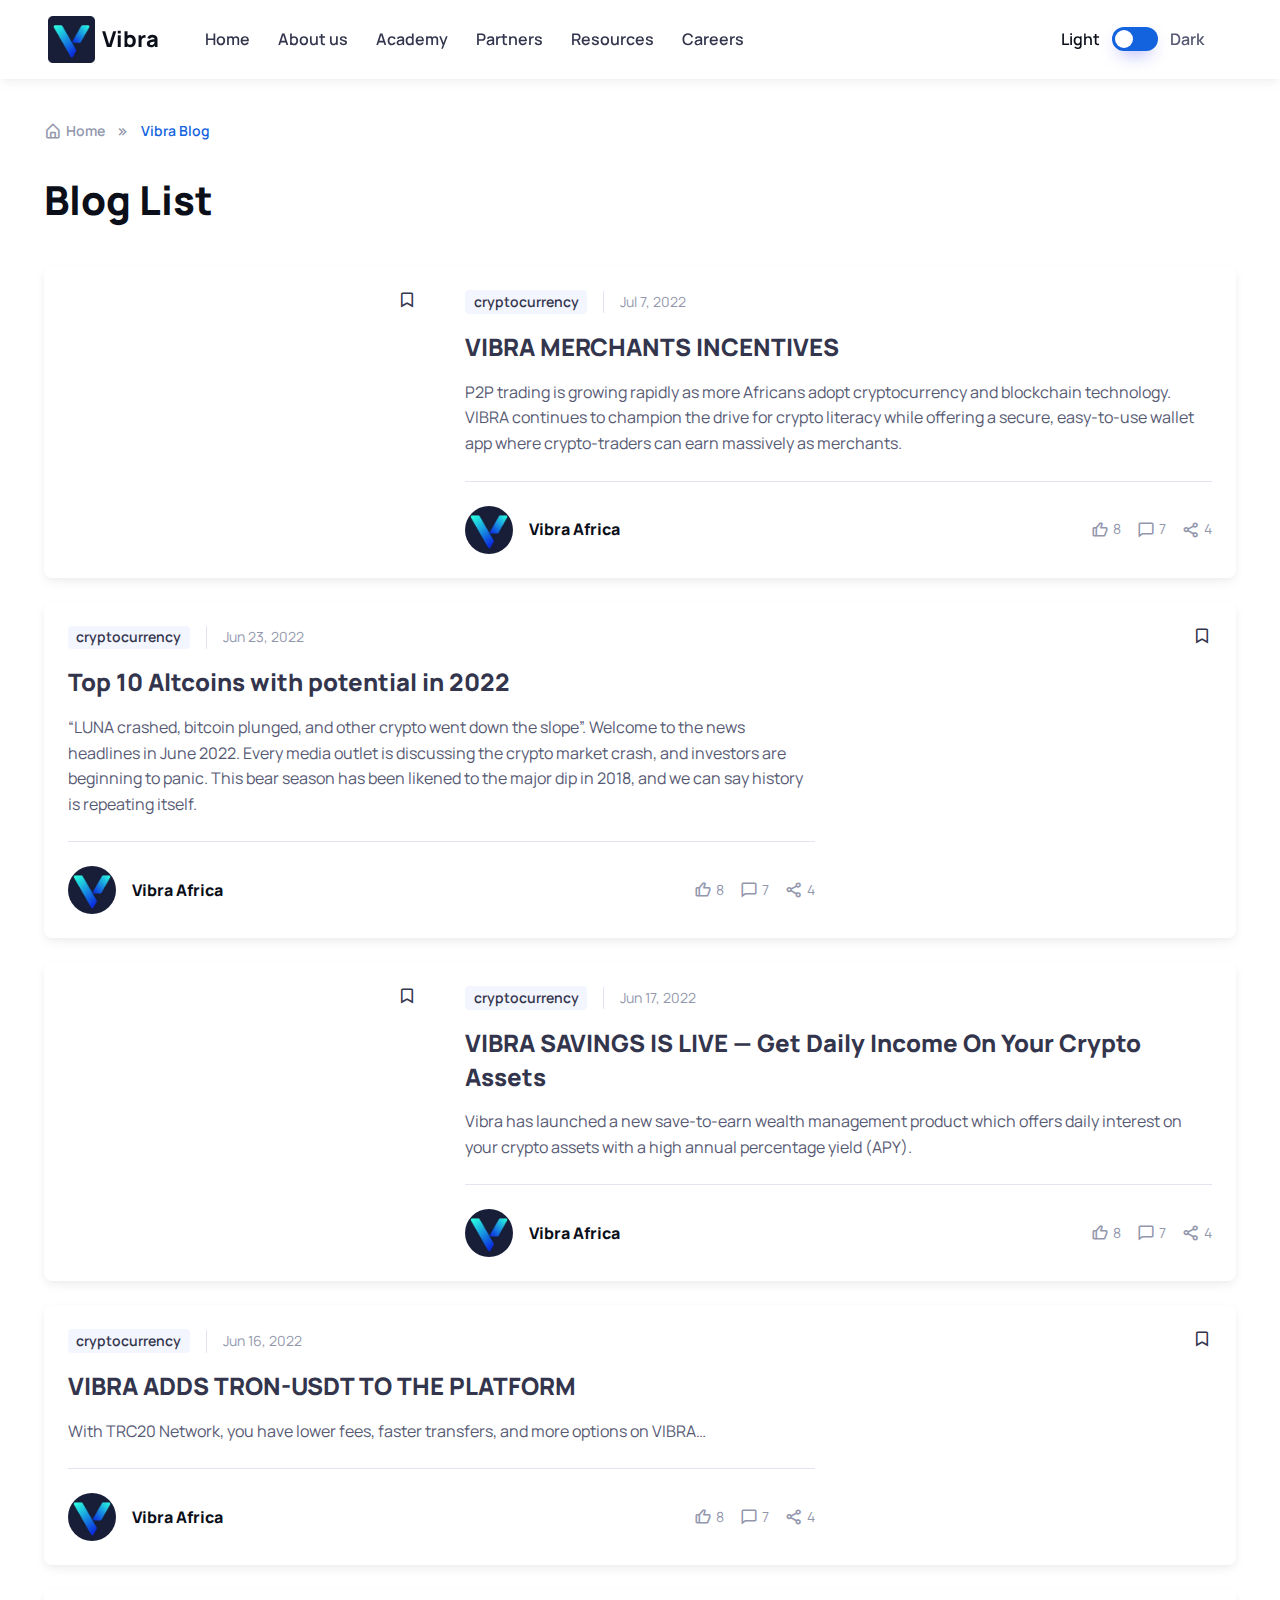
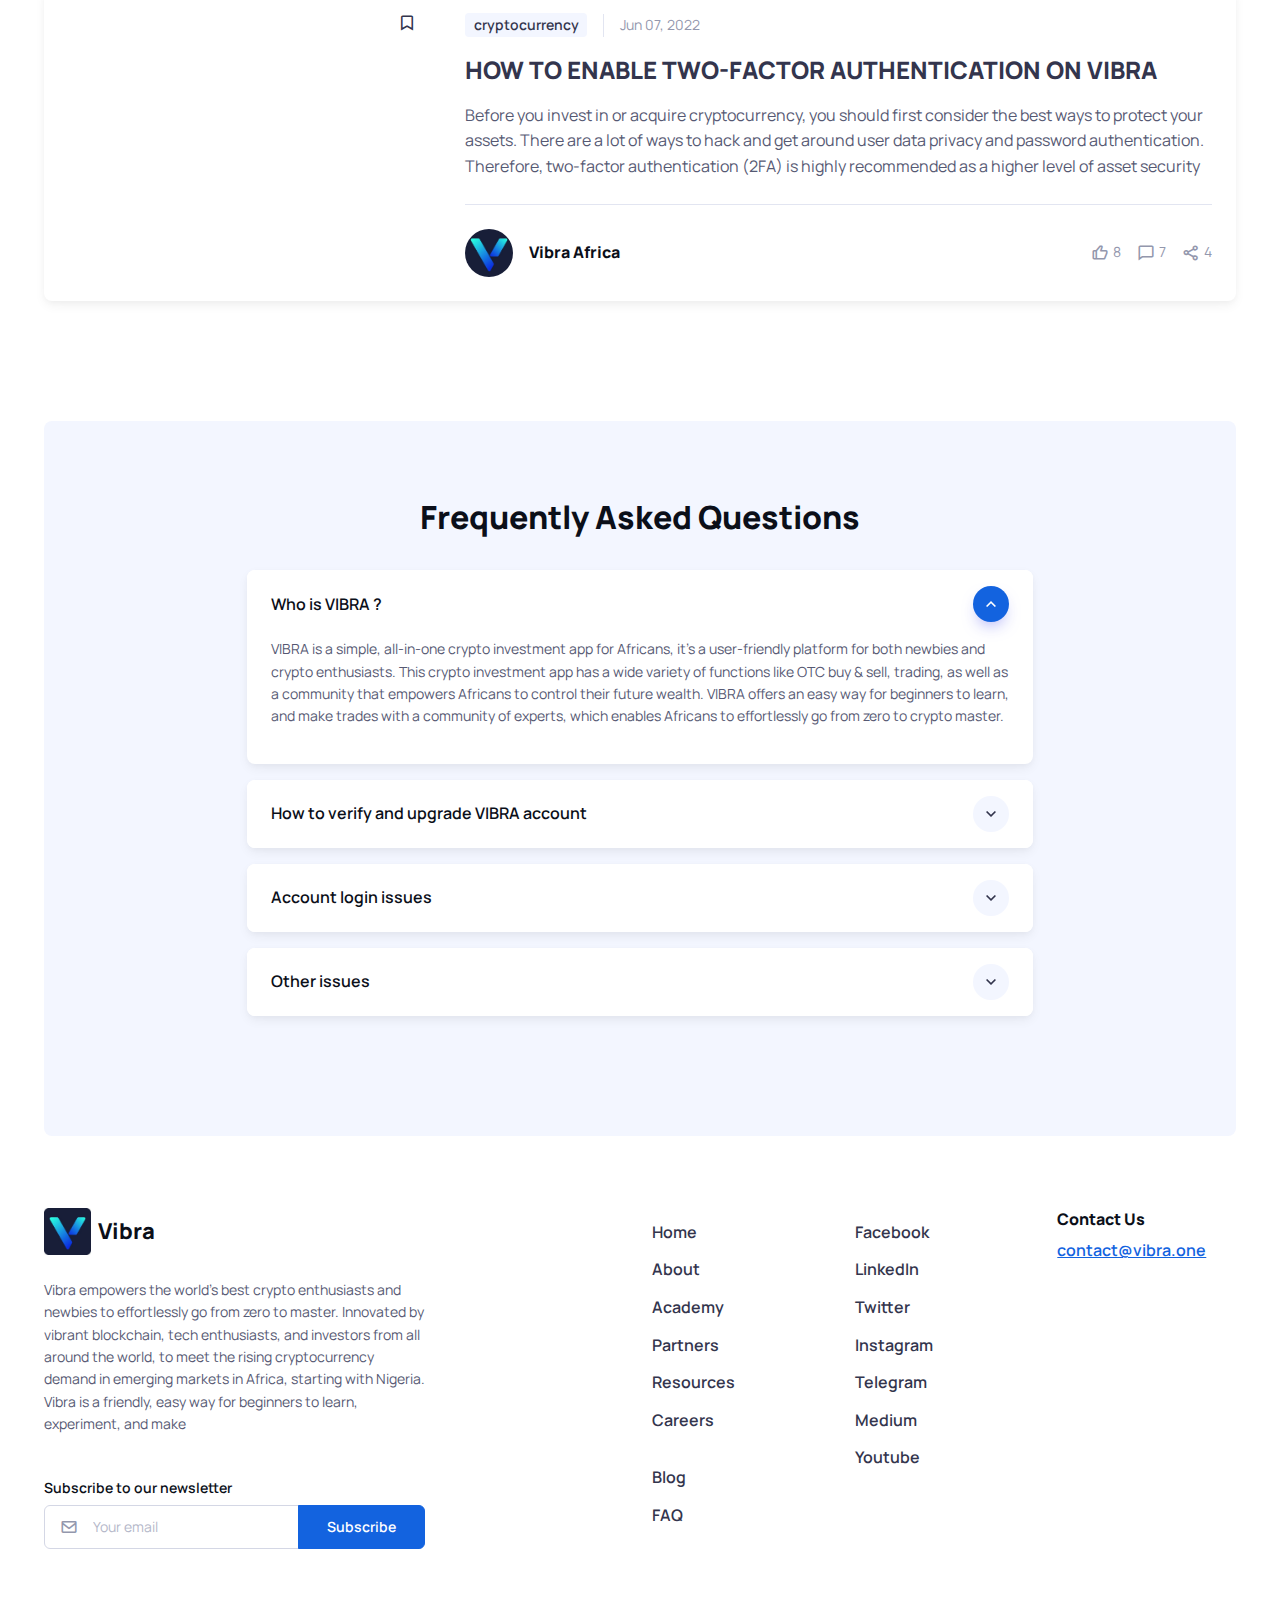
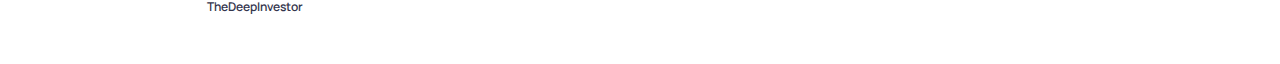
==== commit 4031eb01: "faq written" ====
--- a/blog.html
+++ b/blog.html
@@ -2,33 +2,26 @@
 
 <!DOCTYPE html>
 <html lang="en">
-  <!-- Mirrored from Vibra.createx.studio/blog-list-no-sidebar.html by HTTrack Website Copier/3.x [XR&CO'2014], Sat, 16 Jul 2022 11:41:50 GMT -->
-  <!-- Added by HTTrack --><meta http-equiv="content-type" content="text/html;charset=utf-8" /><!-- /Added by HTTrack -->
+  <meta http-equiv="content-type" content="text/html;charset=utf-8" />
   <head>
     <meta charset="utf-8" />
-    <title>Vibra | Blog List No Sidebar</title>
-
-    <!-- SEO Meta Tags -->
-    <meta name="description" content="Vibra - Multipurpose Technology Bootstrap Template" />
-    <meta
-      name="keywords"
-      content="bootstrap, business, creative agency, mobile app showcase, saas, fintech, finance, online courses, software, medical, conference landing, services, e-commerce, shopping cart, multipurpose, shop, ui kit, marketing, seo, landing, blog, portfolio, html5, css3, javascript, gallery, slider, touch, creative"
-    />
-    <meta name="author" content="Createx Studio" />
+    <title>Vibra | You are in charge</title>
+
+    <!-- SEO Meta Tags-->
+    <meta name="description" content="Vibra | Your are in charge" />
+    <meta name="keywords" content="crtypocurrency" />
+    <meta name="author" content="TheDeepoinvestor" />
 
     <!-- Viewport -->
     <meta name="viewport" content="width=device-width, initial-scale=1" />
 
     <!-- Favicon and Touch Icons -->
-    <link rel="apple-touch-icon" sizes="180x180" href="assets/favicon/apple-touch-icon.png" />
-    <link rel="icon" type="image/png" sizes="32x32" href="assets/favicon/favicon-32x32.png" />
-    <link rel="icon" type="image/png" sizes="16x16" href="assets/favicon/favicon-16x16.png" />
-    <link rel="manifest" href="assets/favicon/site.webmanifest" />
-    <link rel="mask-icon" href="assets/favicon/safari-pinned-tab.svg" color="#1363DF" />
-    <link rel="shortcut icon" href="assets/favicon/favicon.ico" />
-    <meta name="msapplication-TileColor" content="#080032" />
-    <meta name="msapplication-config" content="assets/favicon/browserconfig.xml" />
+    <link rel="apple-touch-icon" sizes="180x180" href="mockups/apple-touch-icon.png" />
+    <link rel="icon" type="image/png" sizes="32x32" href="mockups/favicon-32x32.png" />
+    <link rel="icon" type="image/png" sizes="16x16" href="mockups/favicon-16x16.png" />
+    <link rel="shortcut icon" href="mockups/favicon.ico" />
     <meta name="theme-color" content="#ffffff" />
+
 
     <!-- Vendor Styles -->
     <link rel="stylesheet" media="screen" href="assets/vendor/boxicons/css/boxicons.min.css" />
@@ -156,11 +149,6 @@
 
   <!-- Body -->
   <body>
-    <!-- Google Tag Manager (noscript)-->
-    <noscript>
-      <iframe src="http://www.googletagmanager.com/ns.html?id=GTM-WKV3GT5" height="0" width="0" style="display: none; visibility: hidden"></iframe>
-    </noscript>
-
     <!-- Page loading spinner -->
     <div class="page-loading active">
       <div class="page-loading-inner">
@@ -174,10 +162,10 @@
     <main class="page-wrapper">
       <!-- Navbar -->
       <!-- Remove "fixed-top" class to make navigation bar scrollable with the page -->
-      <header class="header navbar navbar-expand-lg bg-light shadow-sm shadow-dark-mode-none fixed-top">
+      <header class="header navbar navbar-expand-lg bg-light shadow-sm fixed-top">
         <div class="container px-3">
           <a href="index.html" class="navbar-brand pe-3">
-            <img src="assets/img/logo.svg" width="47" alt="Vibra" />
+            <img src="mockups/download.jpeg" width="47" alt="Vibra" />
             Vibra
           </a>
           <div id="navbarNav" class="offcanvas offcanvas-end">
@@ -187,121 +175,25 @@
             </div>
             <div class="offcanvas-body">
               <ul class="navbar-nav me-auto mb-2 mb-lg-0">
-                <li class="nav-item dropdown">
-                  <a href="#" class="nav-link dropdown-toggle" data-bs-toggle="dropdown">Landings</a>
-                  <div class="dropdown-menu p-0">
-                    <div class="d-lg-flex">
-                      <div class="mega-dropdown-column bg-position-center bg-repeat-0 bg-size-cover rounded-3 rounded-end-0" style="background-image: url(assets/img/landings.jpg); margin: -1px"></div>
-                      <div class="mega-dropdown-column pt-lg-3 pb-lg-4">
-                        <ul class="list-unstyled mb-0">
-                          <li><a href="index.html" class="dropdown-item">Template Intro Page</a></li>
-                          <li><a href="landing-mobile-app-showcase-v1.html" class="dropdown-item">Mobile App Showcase v.1</a></li>
-                          <li><a href="landing-mobile-app-showcase-v2.html" class="dropdown-item">Mobile App Showcase v.2</a></li>
-                          <li><a href="landing-saas-v1.html" class="dropdown-item">SaaS v.1</a></li>
-                          <li><a href="landing-saas-v2.html" class="dropdown-item">SaaS v.2</a></li>
-                          <li><a href="landing-saas-v3.html" class="dropdown-item">SaaS v.3</a></li>
-                          <li><a href="landing-financial.html" class="dropdown-item">Financial Consulting</a></li>
-                          <li><a href="landing-online-courses.html" class="dropdown-item">Online Courses</a></li>
-                        </ul>
-                      </div>
-                      <div class="mega-dropdown-column pt-lg-3 pb-lg-4">
-                        <ul class="list-unstyled mb-0">
-                          <li><a href="landing-medical.html" class="dropdown-item">Medical</a></li>
-                          <li><a href="landing-software-company.html" class="dropdown-item">IT (Software) Company</a></li>
-                          <li><a href="landing-conference.html" class="dropdown-item">Conference</a></li>
-                          <li><a href="landing-digital-agency.html" class="dropdown-item">Digital Agency</a></li>
-                          <li><a href="landing-blog.html" class="dropdown-item">Blog Homepage</a></li>
-                        </ul>
-                      </div>
-                    </div>
-                  </div>
-                </li>
-                <li class="nav-item dropdown">
-                  <a href="#" class="nav-link dropdown-toggle active" data-bs-toggle="dropdown">Pages</a>
-                  <div class="dropdown-menu">
-                    <div class="d-lg-flex pt-lg-3">
-                      <div class="mega-dropdown-column">
-                        <h6 class="px-3 mb-2">About</h6>
-                        <ul class="list-unstyled mb-3">
-                          <li><a href="about-v1.html" class="dropdown-item py-1">About v.1</a></li>
-                          <li><a href="about-v2.html" class="dropdown-item py-1">About v.2</a></li>
-                        </ul>
-                        <h6 class="px-3 mb-2">Blog</h6>
-                        <ul class="list-unstyled mb-3">
-                          <li><a href="blog-list-with-sidebar.html" class="dropdown-item py-1">List View with Sidebar</a></li>
-                          <li><a href="blog-grid-with-sidebar.html" class="dropdown-item py-1">Grid View with Sidebar</a></li>
-                          <li><a href="blog-list-no-sidebar.html" class="dropdown-item py-1">List View no Sidebar</a></li>
-                          <li><a href="blog-grid-no-sidebar.html" class="dropdown-item py-1">Grid View no Sidebar</a></li>
-                          <li><a href="blog-simple-feed.html" class="dropdown-item py-1">Simple Feed</a></li>
-                          <li><a href="blog-single.html" class="dropdown-item py-1">Single Post</a></li>
-                          <li><a href="blog-podcast.html" class="dropdown-item py-1">Podcast</a></li>
-                        </ul>
-                      </div>
-                      <div class="mega-dropdown-column">
-                        <h6 class="px-3 mb-2">Portfolio</h6>
-                        <ul class="list-unstyled mb-3">
-                          <li><a href="portfolio-grid.html" class="dropdown-item py-1">Grid View</a></li>
-                          <li><a href="portfolio-list.html" class="dropdown-item py-1">List View</a></li>
-                          <li><a href="portfolio-slider.html" class="dropdown-item py-1">Slider View</a></li>
-                          <li><a href="portfolio-courses.html" class="dropdown-item py-1">Courses</a></li>
-                          <li><a href="portfolio-single-project.html" class="dropdown-item py-1">Single Project</a></li>
-                          <li><a href="portfolio-single-course.html" class="dropdown-item py-1">Single Course</a></li>
-                        </ul>
-                        <h6 class="px-3 mb-2">Services</h6>
-                        <ul class="list-unstyled mb-3">
-                          <li><a href="services-v1.html" class="dropdown-item py-1">Services v.1</a></li>
-                          <li><a href="services-v2.html" class="dropdown-item py-1">Services v.2</a></li>
-                          <li><a href="services-single-v1.html" class="dropdown-item py-1">Service Details v.1</a></li>
-                          <li><a href="services-single-v2.html" class="dropdown-item py-1">Service Details v.2</a></li>
-                        </ul>
-                      </div>
-                      <div class="mega-dropdown-column">
-                        <h6 class="px-3 mb-2">Pricing</h6>
-                        <ul class="list-unstyled mb-3">
-                          <li><a href="pricing.html" class="dropdown-item py-1">Pricing Page</a></li>
-                        </ul>
-                        <h6 class="px-3 mb-2">Contacts</h6>
-                        <ul class="list-unstyled mb-3">
-                          <li><a href="contacts-v1.html" class="dropdown-item py-1">Contacts v.1</a></li>
-                          <li><a href="contacts-v2.html" class="dropdown-item py-1">Contacts v.2</a></li>
-                          <li><a href="contacts-v3.html" class="dropdown-item py-1">Contacts v.3</a></li>
-                        </ul>
-                        <h6 class="px-3 mb-2">Specialty</h6>
-                        <ul class="list-unstyled">
-                          <li><a href="404-v1.html" class="dropdown-item py-1">404 Error v.1</a></li>
-                          <li><a href="404-v2.html" class="dropdown-item py-1">404 Error v.2</a></li>
-                        </ul>
-                      </div>
-                    </div>
-                  </div>
-                </li>
-                <li class="nav-item dropdown">
-                  <a href="#" class="nav-link dropdown-toggle" data-bs-toggle="dropdown" aria-current="page">Account</a>
-                  <ul class="dropdown-menu">
-                    <li><a href="account-details.html" class="dropdown-item">Account Details</a></li>
-                    <li><a href="account-security.html" class="dropdown-item">Security</a></li>
-                    <li><a href="account-notifications.html" class="dropdown-item">Notifications</a></li>
-                    <li><a href="account-messages.html" class="dropdown-item">Messages</a></li>
-                    <li><a href="account-saved-items.html" class="dropdown-item">Saved Items</a></li>
-                    <li><a href="account-collections.html" class="dropdown-item">My Collections</a></li>
-                    <li><a href="account-payment.html" class="dropdown-item">Payment Details</a></li>
-                    <li><a href="account-signin.html" class="dropdown-item">Sign In</a></li>
-                    <li><a href="account-signup.html" class="dropdown-item">Sign Up</a></li>
-                  </ul>
+                <li class="nav-item">
+                  <a href="index.html" class="nav-link">Home</a>
                 </li>
                 <li class="nav-item">
-                  <a href="components/typography.html" class="nav-link">UI Kit</a>
+                  <a href="#" class="nav-link">About us</a>
                 </li>
                 <li class="nav-item">
-                  <a href="docs/getting-started.html" class="nav-link">Docs</a>
+                  <a href="#" class="nav-link">Academy</a>
+                </li>
+                <li class="nav-item">
+                  <a href="#" class="nav-link">Partners</a>
+                </li>
+                <li class="nav-item">
+                  <a href="blog.html" class="nav-link">Resources</a>
+                </li>
+                <li class="nav-item">
+                  <a href="#" class="nav-link">Careers</a>
                 </li>
               </ul>
-            </div>
-            <div class="offcanvas-header border-top">
-              <a href="https://themes.getbootstrap.com/product/Vibra-business-technology-template-ui-kit/" class="btn btn-primary w-100" target="_blank" rel="noopener">
-                <i class="bx bx-cart fs-4 lh-1 me-1"></i>
-                &nbsp;Buy now
-              </a>
             </div>
           </div>
           <div class="form-check form-switch mode-switch pe-lg-1 ms-auto me-4" data-bs-toggle="mode">
@@ -312,15 +204,6 @@
           <button type="button" class="navbar-toggler" data-bs-toggle="offcanvas" data-bs-target="#navbarNav" aria-controls="navbarNav" aria-expanded="false" aria-label="Toggle navigation">
             <span class="navbar-toggler-icon"></span>
           </button>
-          <a
-            href="https://themes.getbootstrap.com/product/Vibra-business-technology-template-ui-kit/"
-            class="btn btn-primary btn-sm fs-sm rounded d-none d-lg-inline-flex"
-            target="_blank"
-            rel="noopener"
-          >
-            <i class="bx bx-cart fs-5 lh-1 me-1"></i>
-            &nbsp;Buy now
-          </a>
         </div>
       </header>
 
@@ -330,7 +213,7 @@
           <li class="breadcrumb-item">
             <a href="index.html"><i class="bx bx-home-alt fs-lg me-1"></i>Home</a>
           </li>
-          <li class="breadcrumb-item active" aria-current="page">Blog List no Sidebar</li>
+          <li class="breadcrumb-item active" aria-current="page">Vibra Blog</li>
         </ol>
       </nav>
 
@@ -338,48 +221,18 @@
       <section class="container mt-4 mb-lg-5 pt-lg-2 pb-5">
         <!-- Page title + Layout switcher + Search form -->
         <div class="row align-items-end gy-3 mb-4 pb-lg-3 pb-1">
-          <div class="col-lg-5 col-md-4">
+          <div class="col-lg-5 col-md-4" id="blog">
             <h1 class="mb-2 mb-md-0">Blog List</h1>
           </div>
-          <div class="col-lg-7 col-md-8">
-            <div class="row gy-2">
-              <div class="col-lg-5 col-sm-6">
-                <div class="d-flex align-items-center">
-                  <div class="d-flex align-items-center me-sm-4 me-3">
-                    <a href="blog-list-no-sidebar.html" class="nav-link me-2 p-0 active">
-                      <i class="bx bx-list-ul fs-4"></i>
-                    </a>
-                    <a href="blog-grid-no-sidebar.html" class="nav-link p-0">
-                      <i class="bx bx-grid-alt fs-4"></i>
-                    </a>
-                  </div>
-                  <select class="form-select">
-                    <option>All categories</option>
-                    <option value="processes-and-tools">Processes &amp; Tools</option>
-                    <option value="startups">Startups</option>
-                    <option value="digital">Digital</option>
-                    <option value="strategy">Strategy</option>
-                    <option value="business">Business</option>
-                  </select>
-                </div>
-              </div>
-              <div class="col-lg-7 col-sm-6">
-                <div class="input-group">
-                  <input type="text" class="form-control pe-5 rounded" placeholder="Search the blog..." />
-                  <i class="bx bx-search position-absolute top-50 end-0 translate-middle-y me-3 zindex-5 fs-lg"></i>
-                </div>
-              </div>
-            </div>
-          </div>
         </div>
 
-        <!-- Item -->
+        <!-- Item 1-->
         <article class="card border-0 shadow-sm overflow-hidden mb-4">
           <div class="row g-0">
-            <div class="col-sm-4 position-relative bg-position-center bg-repeat-0 bg-size-cover" style="background-image: url(assets/img/blog/01.jpg); min-height: 15rem">
-              <a href="blog-single.html" class="position-absolute top-0 start-0 w-100 h-100" aria-label="Read more"></a>
+            <div class="col-sm-4 position-relative bg-position-center bg-repeat-0 bg-size-cover" style="background-image: url(assets/img/blog/b2.jfif); min-height: 15rem">
+              <a href="https://medium.com/@VibraAfrica/vibra-merchants-incentives-e528395da80d" class="position-absolute top-0 start-0 w-100 h-100" aria-label="Read more"></a>
               <a
-                href="#"
+                href="https://medium.com/@VibraAfrica/vibra-merchants-incentives-e528395da80d"
                 class="btn btn-icon btn-light bg-white border-white btn-sm rounded-circle position-absolute top-0 end-0 zindex-5 me-3 mt-3"
                 data-bs-toggle="tooltip"
                 data-bs-placement="left"
@@ -391,21 +244,21 @@
             <div class="col-sm-8">
               <div class="card-body">
                 <div class="d-flex align-items-center mb-3">
-                  <a href="#" class="badge fs-sm text-nav bg-secondary text-decoration-none">Processes &amp; Tools</a>
-                  <span class="fs-sm text-muted border-start ps-3 ms-3">Sep 3, 2021</span>
+                  <a href="#" class="badge fs-sm text-nav bg-secondary text-decoration-none">cryptocurrency</a>
+                  <span class="fs-sm text-muted border-start ps-3 ms-3">Jul 7, 2022</span>
                 </div>
                 <h3 class="h4">
-                  <a href="blog-single.html">5 Bad Landing Page Examples &amp; How We Would Fix Them</a>
+                  <a href="https://medium.com/@VibraAfrica/vibra-merchants-incentives-e528395da80d">VIBRA MERCHANTS INCENTIVES</a>
                 </h3>
                 <p>
-                  Tellus sagittis dolor pellentesque vel porttitor magna aliquet arcu. Interdum risus mauris pulvinar et vel. Morbi tellus, scelerisque vel metus. Scelerisque arcu egestas ac commodo,
-                  ac nibh. Pretium ac elit sed nulla nec.
+                  P2P trading is growing rapidly as more Africans adopt cryptocurrency and blockchain technology. VIBRA continues to champion the drive for crypto literacy while offering a secure, 
+                  easy-to-use wallet app where crypto-traders can earn massively as merchants.
                 </p>
                 <hr class="my-4" />
                 <div class="d-flex align-items-center justify-content-between">
                   <a href="#" class="d-flex align-items-center fw-bold text-dark text-decoration-none me-3">
-                    <img src="assets/img/avatar/01.jpg" class="rounded-circle me-3" width="48" alt="Avatar" />
-                    Jerome Bell
+                    <img src="mockups/download.jpeg" class="rounded-circle me-3" width="48" alt="Avatar" />
+                    Vibra Africa
                   </a>
                   <div class="d-flex align-items-center text-muted">
                     <div class="d-flex align-items-center me-3">
@@ -427,13 +280,13 @@
           </div>
         </article>
 
-        <!-- Item -->
+        <!-- Item 2-->
         <article class="card border-0 shadow-sm overflow-hidden mb-4">
           <div class="row g-0">
-            <div class="col-sm-4 position-relative bg-position-center bg-repeat-0 bg-size-cover" style="background-image: url(assets/img/blog/06.jpg); min-height: 15rem">
-              <a href="blog-single.html" class="position-absolute top-0 start-0 w-100 h-100" aria-label="Read more"></a>
+            <div class="col-sm-4  order-sm-2 position-relative bg-position-center bg-repeat-0 bg-size-cover" style="background-image: url(assets/img/blog/b2.jpeg); min-height: 15rem">
+              <a href="https://medium.com/@VibraAfrica/top-10-altcoins-with-potential-in-2022-67d9438cbaeb" class="position-absolute top-0 start-0 w-100 h-100" aria-label="Read more"></a>
               <a
-                href="#"
+                href="https://medium.com/@VibraAfrica/top-10-altcoins-with-potential-in-2022-67d9438cbaeb"
                 class="btn btn-icon btn-light bg-white border-white btn-sm rounded-circle position-absolute top-0 end-0 zindex-5 me-3 mt-3"
                 data-bs-toggle="tooltip"
                 data-bs-placement="left"
@@ -442,37 +295,37 @@
                 <i class="bx bx-bookmark"></i>
               </a>
             </div>
-            <div class="col-sm-8">
+            <div class="col-sm-8  order-sm-1">
               <div class="card-body">
                 <div class="d-flex align-items-center mb-3">
-                  <a href="#" class="badge fs-sm text-nav bg-secondary text-decoration-none">Startups</a>
-                  <span class="fs-sm text-muted border-start ps-3 ms-3">Sep 10, 2021</span>
+                  <a href="#" class="badge fs-sm text-nav bg-secondary text-decoration-none">cryptocurrency</a>
+                  <span class="fs-sm text-muted border-start ps-3 ms-3">Jun 23, 2022</span>
                 </div>
                 <h3 class="h4">
-                  <a href="blog-single.html">How Agile is Your Forecasting Process?</a>
+                  <a href="https://medium.com/@VibraAfrica/top-10-altcoins-with-potential-in-2022-67d9438cbaeb">Top 10 Altcoins with potential in 2022</a>
                 </h3>
                 <p>
-                  Nulla fringilla arcu justo augue fringilla in nunc volutpat sit. Dui diam, faucibus vitae ultricies vitae mollis nunc elementum. Et, habitasse porta neque tempor tellus ut. Sagittis
-                  odio porttitor erat viverra erat neque.
+                  “LUNA crashed, bitcoin plunged, and other crypto went down the slope”. Welcome to the news headlines in June 2022. Every media outlet is discussing the crypto market crash, and investors are beginning to panic. 
+                  This bear season has been likened to the major dip in 2018, and we can say history is repeating itself.
                 </p>
                 <hr class="my-4" />
                 <div class="d-flex align-items-center justify-content-between">
                   <a href="#" class="d-flex align-items-center fw-bold text-dark text-decoration-none me-3">
-                    <img src="assets/img/avatar/05.jpg" class="rounded-circle me-3" width="48" alt="Avatar" />
-                    Albert Flores
+                    <img src="mockups/download.jpeg" class="rounded-circle me-3" width="48" alt="Avatar" />
+                    Vibra Africa
                   </a>
                   <div class="d-flex align-items-center text-muted">
                     <div class="d-flex align-items-center me-3">
                       <i class="bx bx-like fs-lg me-1"></i>
-                      <span class="fs-sm">3</span>
+                      <span class="fs-sm">8</span>
                     </div>
                     <div class="d-flex align-items-center me-3">
                       <i class="bx bx-comment fs-lg me-1"></i>
-                      <span class="fs-sm">6</span>
+                      <span class="fs-sm">7</span>
                     </div>
                     <div class="d-flex align-items-center">
                       <i class="bx bx-share-alt fs-lg me-1"></i>
-                      <span class="fs-sm">0</span>
+                      <span class="fs-sm">4</span>
                     </div>
                   </div>
                 </div>
@@ -481,13 +334,13 @@
           </div>
         </article>
 
-        <!-- Item -->
+        <!-- Item 3-->
         <article class="card border-0 shadow-sm overflow-hidden mb-4">
           <div class="row g-0">
-            <div class="col-sm-4 position-relative bg-position-center bg-repeat-0 bg-size-cover" style="background-image: url(assets/img/blog/05.jpg); min-height: 15rem">
-              <a href="blog-single.html" class="position-absolute top-0 start-0 w-100 h-100" aria-label="Read more"></a>
+            <div class="col-sm-4 position-relative bg-position-center bg-repeat-0 bg-size-cover" style="background-image: url(assets/img/blog/b3.jpeg); min-height: 15rem">
+              <a href="https://medium.com/@VibraAfrica/vibra-savings-is-live-get-daily-income-on-your-crypto-assets-9639111de1c" class="position-absolute top-0 start-0 w-100 h-100" aria-label="Read more"></a>
               <a
-                href="#"
+                href="https://medium.com/@VibraAfrica/vibra-savings-is-live-get-daily-income-on-your-crypto-assets-9639111de1c"
                 class="btn btn-icon btn-light bg-white border-white btn-sm rounded-circle position-absolute top-0 end-0 zindex-5 me-3 mt-3"
                 data-bs-toggle="tooltip"
                 data-bs-placement="left"
@@ -499,34 +352,33 @@
             <div class="col-sm-8">
               <div class="card-body">
                 <div class="d-flex align-items-center mb-3">
-                  <a href="#" class="badge fs-sm text-nav bg-secondary text-decoration-none">Digital</a>
-                  <span class="fs-sm text-muted border-start ps-3 ms-3">Oct 9, 2021</span>
+                  <a href="#" class="badge fs-sm text-nav bg-secondary text-decoration-none">cryptocurrency</a>
+                  <span class="fs-sm text-muted border-start ps-3 ms-3">Jun 17, 2022</span>
                 </div>
                 <h3 class="h4">
-                  <a href="blog-single.html">Inclusive Marketing: Why and How Does it Work?</a>
+                  <a href="https://medium.com/@VibraAfrica/vibra-savings-is-live-get-daily-income-on-your-crypto-assets-9639111de1c">VIBRA SAVINGS IS LIVE — Get Daily Income On Your Crypto Assets</a>
                 </h3>
                 <p>
-                  Nunc aliquet scelerisque pellentesque imperdiet tortor elit, dictum. Tristique odio at dignissim viverra aliquet eleifend erat. Tellus, at arcu, egestas praesent. Varius aliquet
-                  pharetra adipiscing tincidunt orci nec neque.
+                  Vibra has launched a new save-to-earn wealth management product which offers daily interest on your crypto assets with a high annual percentage yield (APY).
                 </p>
                 <hr class="my-4" />
                 <div class="d-flex align-items-center justify-content-between">
                   <a href="#" class="d-flex align-items-center fw-bold text-dark text-decoration-none me-3">
-                    <img src="assets/img/avatar/04.jpg" class="rounded-circle me-3" width="48" alt="Avatar" />
-                    Jane Cooper
+                    <img src="mockups/download.jpeg" class="rounded-circle me-3" width="48" alt="Avatar" />
+                    Vibra Africa
                   </a>
                   <div class="d-flex align-items-center text-muted">
                     <div class="d-flex align-items-center me-3">
                       <i class="bx bx-like fs-lg me-1"></i>
-                      <span class="fs-sm">5</span>
+                      <span class="fs-sm">8</span>
                     </div>
                     <div class="d-flex align-items-center me-3">
                       <i class="bx bx-comment fs-lg me-1"></i>
-                      <span class="fs-sm">0</span>
+                      <span class="fs-sm">7</span>
                     </div>
                     <div class="d-flex align-items-center">
                       <i class="bx bx-share-alt fs-lg me-1"></i>
-                      <span class="fs-sm">2</span>
+                      <span class="fs-sm">4</span>
                     </div>
                   </div>
                 </div>
@@ -535,13 +387,13 @@
           </div>
         </article>
 
-        <!-- Item -->
+        <!-- Item 4-->
         <article class="card border-0 shadow-sm overflow-hidden mb-4">
           <div class="row g-0">
-            <div class="col-sm-4 position-relative bg-position-center bg-repeat-0 bg-size-cover" style="background-image: url(assets/img/blog/09.jpg); min-height: 15rem">
-              <a href="blog-single.html" class="position-absolute top-0 start-0 w-100 h-100" aria-label="Read more"></a>
+            <div class="col-sm-4  order-sm-2 position-relative bg-position-center bg-repeat-0 bg-size-cover" style="background-image: url(assets/img/blog/b4.jpeg); min-height: 15rem">
+              <a href="https://medium.com/@VibraAfrica/vibra-adds-tron-usdt-to-the-platform-2fdad8418fcc" class="position-absolute top-0 start-0 w-100 h-100" aria-label="Read more"></a>
               <a
-                href="#"
+                href="https://medium.com/@VibraAfrica/vibra-adds-tron-usdt-to-the-platform-2fdad8418fcc"
                 class="btn btn-icon btn-light bg-white border-white btn-sm rounded-circle position-absolute top-0 end-0 zindex-5 me-3 mt-3"
                 data-bs-toggle="tooltip"
                 data-bs-placement="left"
@@ -550,24 +402,23 @@
                 <i class="bx bx-bookmark"></i>
               </a>
             </div>
-            <div class="col-sm-8">
+            <div class="col-sm-8  order-sm-1">
               <div class="card-body">
                 <div class="d-flex align-items-center mb-3">
-                  <a href="#" class="badge fs-sm text-nav bg-secondary text-decoration-none">Strategy</a>
-                  <span class="fs-sm text-muted border-start ps-3 ms-3">Sep 3, 2021</span>
+                  <a href="#" class="badge fs-sm text-nav bg-secondary text-decoration-none">cryptocurrency</a>
+                  <span class="fs-sm text-muted border-start ps-3 ms-3">Jun 16, 2022</span>
                 </div>
                 <h3 class="h4">
-                  <a href="blog-single.html">This Long-Awaited Technology May Finally Change the World</a>
+                  <a href="https://medium.com/@VibraAfrica/vibra-adds-tron-usdt-to-the-platform-2fdad8418fcc">VIBRA ADDS TRON-USDT TO THE PLATFORM</a>
                 </h3>
                 <p>
-                  Sapien, nulla placerat in at. Vitae tincidunt quam ornare massa porttitor. Neque a vitae feugiat in sit habitant integer. Cursus et at pulvinar sed neque vitae. Aliquam vitae hac
-                  phasellus purus lectus facilisi. Vitae vel ac quam.
+                  With TRC20 Network, you have lower fees, faster transfers, and more options on VIBRA…
                 </p>
                 <hr class="my-4" />
                 <div class="d-flex align-items-center justify-content-between">
                   <a href="#" class="d-flex align-items-center fw-bold text-dark text-decoration-none me-3">
-                    <img src="assets/img/avatar/02.jpg" class="rounded-circle me-3" width="48" alt="Avatar" />
-                    Ralph Edwards
+                    <img src="mockups/download.jpeg" class="rounded-circle me-3" width="48" alt="Avatar" />
+                    Vibra Africa
                   </a>
                   <div class="d-flex align-items-center text-muted">
                     <div class="d-flex align-items-center me-3">
@@ -589,13 +440,14 @@
           </div>
         </article>
 
-        <!-- Item -->
+        
+        <!-- Item 5-->
         <article class="card border-0 shadow-sm overflow-hidden mb-4">
           <div class="row g-0">
-            <div class="col-sm-4 position-relative bg-position-center bg-repeat-0 bg-size-cover" style="background-image: url(assets/img/blog/03.jpg); min-height: 15rem">
-              <a href="blog-single.html" class="position-absolute top-0 start-0 w-100 h-100" aria-label="Read more"></a>
+            <div class="col-sm-4 position-relative bg-position-center bg-repeat-0 bg-size-cover" style="background-image: url(assets/img/blog/b5.png); min-height: 15rem">
+              <a href="https://medium.com/@VibraAfrica/how-to-enable-two-factor-authentication-on-vibra-4d641544ab6b" class="position-absolute top-0 start-0 w-100 h-100" aria-label="Read more"></a>
               <a
-                href="#"
+                href="https://medium.com/@VibraAfrica/how-to-enable-two-factor-authentication-on-vibra-4d641544ab6b"
                 class="btn btn-icon btn-light bg-white border-white btn-sm rounded-circle position-absolute top-0 end-0 zindex-5 me-3 mt-3"
                 data-bs-toggle="tooltip"
                 data-bs-placement="left"
@@ -607,30 +459,30 @@
             <div class="col-sm-8">
               <div class="card-body">
                 <div class="d-flex align-items-center mb-3">
-                  <a href="#" class="badge fs-sm text-nav bg-secondary text-decoration-none">Business</a>
-                  <span class="fs-sm text-muted border-start ps-3 ms-3">Sep 16, 2021</span>
+                  <a href="#" class="badge fs-sm text-nav bg-secondary text-decoration-none">cryptocurrency</a>
+                  <span class="fs-sm text-muted border-start ps-3 ms-3">Jun 07, 2022</span>
                 </div>
                 <h3 class="h4">
-                  <a href="blog-single.html">This Week in Search: New Limits and Exciting Features</a>
+                  <a href="https://medium.com/@VibraAfrica/how-to-enable-two-factor-authentication-on-vibra-4d641544ab6b">HOW TO ENABLE TWO-FACTOR AUTHENTICATION ON VIBRA</a>
                 </h3>
                 <p>
-                  Aliquet donec cras amet orci in in neque. Ut sed diam quis consectetur purus lorem eu, sit. Aliquam eget arcu sed urna feugiat. In integer nisl at dui malesuada. Diam pellentesque
-                  lobortis elementum lacus at in lectus.
+                  Before you invest in or acquire cryptocurrency, you should first consider the best ways to protect your assets. There are a lot of ways to hack and get around user data privacy and password authentication.
+                   Therefore, two-factor authentication (2FA) is highly recommended as a higher level of asset security
                 </p>
                 <hr class="my-4" />
                 <div class="d-flex align-items-center justify-content-between">
                   <a href="#" class="d-flex align-items-center fw-bold text-dark text-decoration-none me-3">
-                    <img src="assets/img/avatar/02.jpg" class="rounded-circle me-3" width="48" alt="Avatar" />
-                    Ralph Edwards
+                    <img src="mockups/download.jpeg" class="rounded-circle me-3" width="48" alt="Avatar" />
+                    Vibra Africa
                   </a>
                   <div class="d-flex align-items-center text-muted">
                     <div class="d-flex align-items-center me-3">
                       <i class="bx bx-like fs-lg me-1"></i>
-                      <span class="fs-sm">5</span>
+                      <span class="fs-sm">8</span>
                     </div>
                     <div class="d-flex align-items-center me-3">
                       <i class="bx bx-comment fs-lg me-1"></i>
-                      <span class="fs-sm">8</span>
+                      <span class="fs-sm">7</span>
                     </div>
                     <div class="d-flex align-items-center">
                       <i class="bx bx-share-alt fs-lg me-1"></i>
@@ -643,186 +495,122 @@
           </div>
         </article>
 
-        <!-- Item -->
-        <article class="card border-0 shadow-sm overflow-hidden mb-4">
-          <div class="row g-0">
-            <div class="col-sm-4 position-relative bg-position-center bg-repeat-0 bg-size-cover" style="background-image: url(assets/img/blog/02.jpg); min-height: 15rem">
-              <a href="blog-single.html" class="position-absolute top-0 start-0 w-100 h-100" aria-label="Read more"></a>
-              <a
-                href="#"
-                class="btn btn-icon btn-light bg-white border-white btn-sm rounded-circle position-absolute top-0 end-0 zindex-5 me-3 mt-3"
-                data-bs-toggle="tooltip"
-                data-bs-placement="left"
-                title="Read later"
-              >
-                <i class="bx bx-bookmark"></i>
-              </a>
-            </div>
-            <div class="col-sm-8 col-md-7">
-              <div class="card-body">
-                <div class="d-flex align-items-center mb-3">
-                  <a href="#" class="badge fs-sm text-nav bg-secondary text-decoration-none">Digital</a>
-                  <span class="fs-sm text-muted border-start ps-3 ms-3">Aug 19, 2021</span>
-                </div>
-                <h3 class="h4">
-                  <a href="blog-single.html">Why UX Design Matters and How it Affects Ranking</a>
-                </h3>
-                <p>
-                  In mauris porttitor tincidunt mauris massa sit lorem sed scelerisque. Fringilla pharetra vel massa enim sollicitudin cras. At pulvinar eget sociis adipiscing eget donec ultricies
-                  nibh tristique. Adipiscing dui orci ac purus lacus.
-                </p>
-                <hr class="my-4" />
-                <div class="d-flex align-items-center justify-content-between">
-                  <a href="#" class="d-flex align-items-center fw-bold text-dark text-decoration-none me-3">
-                    <img src="assets/img/avatar/01.jpg" class="rounded-circle me-3" width="48" alt="Avatar" />
-                    Jerome Bell
-                  </a>
-                  <div class="d-flex align-items-center text-muted">
-                    <div class="d-flex align-items-center me-3">
-                      <i class="bx bx-like fs-lg me-1"></i>
-                      <span class="fs-sm">5</span>
-                    </div>
-                    <div class="d-flex align-items-center me-3">
-                      <i class="bx bx-comment fs-lg me-1"></i>
-                      <span class="fs-sm">3</span>
-                    </div>
-                    <div class="d-flex align-items-center">
-                      <i class="bx bx-share-alt fs-lg me-1"></i>
-                      <span class="fs-sm">9</span>
-                    </div>
-                  </div>
-                </div>
-              </div>
-            </div>
-          </div>
-        </article>
-
-        <!-- Pagination -->
-        <nav aria-label="Page navigation example">
-          <ul class="pagination justify-content-center pt-lg-3 pt-1">
-            <li class="page-item">
-              <a href="#" class="page-link">
-                <i class="bx bx-chevron-left mx-n1"></i>
-              </a>
-            </li>
-            <li class="page-item disabled d-sm-none">
-              <span class="page-link text-body">2 / 4</span>
-            </li>
-            <li class="page-item d-none d-sm-block">
-              <a href="#" class="page-link">1</a>
-            </li>
-            <li class="page-item active d-none d-sm-block" aria-current="page">
-              <span class="page-link">
-                2
-                <span class="visually-hidden">(current)</span>
-              </span>
-            </li>
-            <li class="page-item d-none d-sm-block">
-              <a href="#" class="page-link">3</a>
-            </li>
-            <li class="page-item d-none d-sm-block">
-              <a href="#" class="page-link">4</a>
-            </li>
-            <li class="page-item">
-              <a href="#" class="page-link">
-                <i class="bx bx-chevron-right mx-n1"></i>
-              </a>
-            </li>
-          </ul>
-        </nav>
       </section>
 
-      <!-- Subscription CTA -->
-      <section class="py-5 bg-secondary">
-        <div class="container py-md-3 py-lg-5">
-          <div class="row justify-content-center">
-            <div class="col-xl-8 col-lg-9 col-md-11">
-              <h2 class="h1 d-md-inline-block position-relative mb-md-5 mb-sm-4 text-sm-start text-center">
-                Don't Want to Miss Anything?
-
-                <!-- Arrow shape -->
-                <svg class="d-md-block d-none position-absolute top-0 ms-4 ps-1" style="left: 100%" xmlns="http://www.w3.org/2000/svg" width="65" height="68" fill="#1363DF">
-                  <path
-                    d="M53.9527 51.0012c8.396-10.5668 2.0302-26.0134-11.7481-26.7511-.6899-.0646-1.4612.0015-2.1258.0431.1243 9.0462-4.1714 18.8896-11.5618 21.3814-6.6695 2.2133-10.3337-4.2224-7.5813-9.676 3.2966-6.4755 9.103-11.8504 16.1678-13.8189-.5654-5.6953-3.3436-10.7672-9.485-12.48517C17.2678 6.8204 6.49364 16.3681 4.98841 26.127c-.09276 1.0297-1.68569.9497-1.59293-.0801C3.98732 12.9139 19.7395 2.55212 31.9628 8.5787c4.7253 2.3813 7.2649 7.3963 7.9368 13.067 7.4237-.9311 14.5154 3.3683 18.3422 9.5422 4.3988 7.1623 2.3584 15.1401-2.6322 21.1108-.7826.9653-2.3331-.3572-1.6569-1.2975zM26.7754 32.1845c-1.9411 2.2411-4.076 5.0872-4.3542 8.1764-.3036 2.9829 3.7601 3.0525 5.4905 2.7645 2.1568-.3863 3.7221-2.3164 4.8863-4.0419 2.6228-3.6308 4.3657-9.0752 4.4844-14.2563-4.0808 1.279-7.6514 4.2327-10.507 7.3573zm24.6311 25.592c-.7061-2.9738-1.2243-6.1031-1.1591-9.143.0423-1.242 1.767-1.0805 1.8313.1372.1284 2.435.815 4.8532 1.4764 7.1651l4.1619-1.4098c1.0153-.4586 2.4373-1.5714 3.6544-1.1804.6087.1954.7347.7264.6475 1.3068-.2302 1.3976-2.4683 1.9147-3.5901 2.398-1.8429.7619-3.6293 1.2865-5.5477 1.7298-.6391.1476-1.3233-.3665-1.4746-1.0037z"
-                  />
-                </svg>
-              </h2>
-
-              <!-- Title + checkboxes -->
-              <div class="row gy-4 align-items-center mb-lg-5 mb-4 pb-3">
-                <div class="col-md-3">
-                  <h3 class="h5 mb-0 text-sm-start text-center">Sign up for Newsletters</h3>
-                </div>
-                <div class="col-md-9">
-                  <div class="row row-cols-sm-3 row-cols-2 gy-2">
-                    <div class="col">
-                      <div class="form-check mb-0">
-                        <input type="checkbox" id="s-daily-newsletter" class="form-check-input" />
-                        <label for="s-daily-newsletter" class="form-check-label">Daily Newsletter</label>
-                      </div>
-                    </div>
-                    <div class="col">
-                      <div class="form-check mb-0">
-                        <input type="checkbox" id="s-advertising-updates" class="form-check-input" checked />
-                        <label for="s-advertising-updates" class="form-check-label">Advertising Updates</label>
-                      </div>
-                    </div>
-                    <div class="col">
-                      <div class="form-check mb-0">
-                        <input type="checkbox" id="s-week-in-review" class="form-check-input" />
-                        <label for="s-week-in-review" class="form-check-label">Week in Review</label>
-                      </div>
-                    </div>
-                    <div class="col">
-                      <div class="form-check mb-0">
-                        <input type="checkbox" id="s-event-updates" class="form-check-input" />
-                        <label for="s-event-updates" class="form-check-label">Event Updates</label>
-                      </div>
-                    </div>
-                    <div class="col">
-                      <div class="form-check mb-0">
-                        <input type="checkbox" id="s-startups-weekly" class="form-check-input" />
-                        <label for="s-startups-weekly" class="form-check-label">Startups Weekly</label>
-                      </div>
-                    </div>
-                    <div class="col">
-                      <div class="form-check mb-0">
-                        <input id="s-podcasts" type="checkbox" class="form-check-input" />
-                        <label for="s-podcasts" class="form-check-label">Podcasts</label>
-                      </div>
-                    </div>
-                  </div>
-                </div>
-              </div>
-
-              <!-- Email field -->
-              <form class="d-flex flex-sm-row flex-column mb-3 needs-validation" novalidate>
-                <div class="input-group me-sm-3 mb-sm-0 mb-3">
-                  <i class="bx bx-envelope position-absolute start-0 top-50 translate-middle-y ms-3 zindex-5 fs-5 text-muted"></i>
-                  <input type="email" class="form-control form-control-lg rounded-3 ps-5" placeholder="Your email" required />
-                  <div class="invalid-tooltip position-absolute start-0 top-0 mt-n4">Please provide a valid email address!</div>
-                </div>
-                <button class="btn btn-lg btn-primary">Subscribe *</button>
-              </form>
-              <div class="form-text fs-sm text-sm-start text-center">* Yes, I agree to the <a href="#">terms</a> and <a href="#">privacy policy</a>.</div>
+      <!-- FAQ (Accordion) -->
+      <section class="container">
+        <div class="bg-secondary rounded-3 py-5 px-3 px-sm-4 px-md-0">
+          <h2 class="text-center pt-md-1 pt-lg-3 pt-xl-4 pb-4 mt-xl-1 mb-2">Frequently Asked Questions</h2>
+          <div class="row justify-content-center pb-lg-4 pb-xl-5">
+            <div class="col-xl-8 col-lg-9 col-md-10 pb-md-2">
+              <div class="accordion" id="faq">
+                <!-- Item -->
+                <div class="accordion-item border-0 rounded-3 shadow-sm mb-3">
+                  <h3 class="accordion-header">
+                    <button class="accordion-button shadow-none rounded-3" type="button" data-bs-toggle="collapse" data-bs-target="#q-1" aria-expanded="true" aria-controls="q-1">
+                      Who is VIBRA ?
+                    </button>
+                  </h3>
+                  <div class="accordion-collapse collapse show" id="q-1" data-bs-parent="#faq">
+                    <div class="accordion-body fs-sm pt-0">
+                      <p>
+                        VIBRA is a simple, all-in-one crypto investment app for Africans, it’s a user-friendly platform for both newbies and crypto enthusiasts. 
+                        This crypto investment app has a wide variety of functions like OTC buy & sell, trading, as well as a community that empowers Africans to control their future wealth.
+                        VIBRA offers an easy way for beginners to learn, and make trades with a community of experts, which enables Africans to effortlessly go from zero to crypto master.
+                      </p>
+                    </div>
+                  </div>
+                </div>
+
+                <!-- Item -->
+                <div class="accordion-item border-0 rounded-3 shadow-sm mb-3">
+                  <h3 class="accordion-header">
+                    <button class="accordion-button shadow-none rounded-3 collapsed" type="button" data-bs-toggle="collapse" data-bs-target="#q-2" aria-expanded="false" aria-controls="q-2">
+                      How to verify and upgrade VIBRA account
+                    </button>
+                  </h3>
+                  <div class="accordion-collapse collapse" id="q-2" data-bs-parent="#faq">
+                    <div class="accordion-body fs-sm pt-0">
+                      <p>
+                        There are three verification levels. Each level solves a limitation problem that unlocks the best of VIBRA. 
+                        <ul>
+                          Level I : Verify your phone number, to be able to make Crypto purchases.
+                            <li>Tap the Accounts tab from the app homepage</li>
+                            <li>Click Profile</li>
+                            <li>Tap Phone Number and enter your mobile number to proceed</li>
+                          Level II : Verify your BVN/NIN details, to enable you make Crypto/Cash withdrawals.
+                            <li>Tap the Accounts tab from the app homepage</li>
+                            <li>Click Identity Verification</li>
+                            <li>Tap Next level verification</li>
+                            <li>Enter your appropriate BVN/NIN details and click Submit</li>
+                          Level III : Verify your local bank details by adding a bank account number in your VIBRA registered name. This allows for Cash transactions and gives you access to our P2P trading platform.
+                           <li> Tap Next level verification</li>
+                           <li> Enter your bank account details</li>
+                        </ul>
+                    </div>
+                  </div>
+                </div>
+
+                <!-- Item -->
+                <div class="accordion-item border-0 rounded-3 shadow-sm mb-3">
+                  <h3 class="accordion-header">
+                    <button class="accordion-button shadow-none rounded-3 collapsed" type="button" data-bs-toggle="collapse" data-bs-target="#q-3" aria-expanded="false" aria-controls="q-3">
+                     Account login issues
+                    </button>
+                  </h3>
+                  <div class="accordion-collapse collapse" id="q-3" data-bs-parent="#faq">
+                    <div class="accordion-body fs-sm pt-0">
+                      <p>
+                        Tap on the reset password button on the VIBRA app login page to reset your VIBRA account password or reach out to us for prompt assistance at contact@vibra.one
+                        <ul>
+                          <li>Open the VIBRA app to the login page</li>
+                          <li>Tap on the Forgot password button below</li>
+                          <li>Enter your VIBRA registered email address in the first box</li>
+                          <li>Tap send button in the second box</li>
+                          <li>A password reset link will be sent to you to enter into the second box</li>
+                          <li>Click Next</li>
+                        </ul>
+                        This didn't solve your issue? Please reach out to us for prompt assistance at contact@vibra.one
+                      </p>
+                    </div>
+                  </div>
+                </div>
+
+                <!-- Item -->
+                <div class="accordion-item border-0 rounded-3 shadow-sm mb-3">
+                  <h3 class="accordion-header">
+                    <button class="accordion-button shadow-none rounded-3 collapsed" type="button" data-bs-toggle="collapse" data-bs-target="#q-4" aria-expanded="false" aria-controls="q-4">
+                      Other issues
+                    </button>
+                  </h3>
+                  <div class="accordion-collapse collapse" id="q-4" data-bs-parent="#faq">
+                    <div class="accordion-body fs-sm pt-0">
+                      <p>
+                        Please reach out to us for prompt assistance at contact@vibra.one
+                      </p>
+                    </div>
+                  </div>
+                </div>
+
+              </div>
             </div>
           </div>
         </div>
       </section>
+      
     </main>
-
     <!-- Footer -->
-    <footer class="footer dark-mode bg-dark pt-5 pb-4 pb-lg-5">
+    <footer class="footer pt-5 pb-4 pb-lg-5">
       <div class="container pt-lg-4">
         <div class="row pb-5">
           <div class="col-lg-4 col-md-6">
             <div class="navbar-brand text-dark p-0 me-0 mb-3 mb-lg-4">
-              <img src="assets/img/logo.svg" width="47" alt="Vibra" />
+              <img src="mockups/download.jpeg" width="47" alt="Vibra" />
               Vibra
             </div>
-            <p class="fs-sm text-light opacity-70 pb-lg-3 mb-4">
-              Proin ipsum pharetra, senectus eget scelerisque varius pretium platea velit. Lacus, eget eu vitae nullam proin turpis etiam mi sit. Non feugiat feugiat egestas nulla nec. Arcu tempus,
-              eget elementum dolor ullamcorper sodales ultrices eros.
+            <p class="fs-sm pb-lg-3 mb-4">
+              Vibra empowers the world's best crypto enthusiasts and newbies to effortlessly go from zero to master. Innovated by vibrant blockchain, tech enthusiasts, and investors from all around
+              the world, to meet the rising cryptocurrency demand in emerging markets in Africa, starting with Nigeria. Vibra is a friendly, easy way for beginners to learn, experiment, and make
             </p>
             <form class="needs-validation" novalidate>
               <label for="subscr-email" class="form-label">Subscribe to our newsletter</label>
@@ -835,6 +623,7 @@
             </form>
           </div>
           <div class="col-xl-6 col-lg-7 col-md-5 offset-xl-2 offset-md-1 pt-4 pt-md-1 pt-lg-0">
+            
             <div id="footer-links" class="row">
               <div class="col-lg-4">
                 <h6 class="mb-2">
@@ -842,41 +631,46 @@
                 </h6>
                 <div id="useful-links" class="collapse d-lg-block" data-bs-parent="#footer-links">
                   <ul class="nav flex-column pb-lg-1 mb-lg-3">
-                    <li class="nav-item"><a href="#" class="nav-link d-inline-block px-0 pt-1 pb-2">Home</a></li>
-                    <li class="nav-item"><a href="#" class="nav-link d-inline-block px-0 pt-1 pb-2">Services</a></li>
-                    <li class="nav-item"><a href="#" class="nav-link d-inline-block px-0 pt-1 pb-2">Our Works</a></li>
+                    <li class="nav-item"><a href="index.html" class="nav-link d-inline-block px-0 pt-1 pb-2">Home</a></li>
                     <li class="nav-item"><a href="#" class="nav-link d-inline-block px-0 pt-1 pb-2">About</a></li>
-                    <li class="nav-item"><a href="#" class="nav-link d-inline-block px-0 pt-1 pb-2">Blog</a></li>
+                    <li class="nav-item"><a href="#" class="nav-link d-inline-block px-0 pt-1 pb-2">Academy</a></li>
+                    <li class="nav-item"><a href="#" class="nav-link d-inline-block px-0 pt-1 pb-2">Partners</a></li>
+                    <li class="nav-item"><a href="blog.html" class="nav-link d-inline-block px-0 pt-1 pb-2">Resources</a></li>
+                    <li class="nav-item"><a href="blog.html" class="nav-link d-inline-block px-0 pt-1 pb-2">Careers</a></li>
                   </ul>
                   <ul class="nav flex-column mb-2 mb-lg-0">
-                    <li class="nav-item"><a href="#" class="nav-link d-inline-block px-0 pt-1 pb-2">Terms &amp; Conditions</a></li>
-                    <li class="nav-item"><a href="#" class="nav-link d-inline-block px-0 pt-1 pb-2">Privacy Policy</a></li>
+                    <li class="nav-item"><a href="blog.html#blog" class="nav-link d-inline-block px-0 pt-1 pb-2">Blog</a></li>
+                    <li class="nav-item"><a href="blog.html#faq" class="nav-link d-inline-block px-0 pt-1 pb-2">FAQ</a></li>
                   </ul>
                 </div>
               </div>
+              
               <div class="col-xl-4 col-lg-3">
                 <h6 class="mb-2">
                   <a href="#social-links" class="d-block text-dark dropdown-toggle d-lg-none py-2" data-bs-toggle="collapse">Socials</a>
                 </h6>
                 <div id="social-links" class="collapse d-lg-block" data-bs-parent="#footer-links">
-                  <ul class="nav flex-column mb-2 mb-lg-0">
-                    <li class="nav-item"><a href="#" class="nav-link d-inline-block px-0 pt-1 pb-2">Facebook</a></li>
-                    <li class="nav-item"><a href="#" class="nav-link d-inline-block px-0 pt-1 pb-2">LinkedIn</a></li>
-                    <li class="nav-item"><a href="#" class="nav-link d-inline-block px-0 pt-1 pb-2">Twitter</a></li>
-                    <li class="nav-item"><a href="#" class="nav-link d-inline-block px-0 pt-1 pb-2">Instagram</a></li>
+                 <ul class="nav flex-column mb-2 mb-lg-0">
+                    <li class="nav-item"><a href="https://www.facebook.com/VibraAfrica" class="nav-link d-inline-block px-0 pt-1 pb-2">Facebook</a></li>
+                    <li class="nav-item"><a href="https://www.linkedin.com/company/vibraafrica/" class="nav-link d-inline-block px-0 pt-1 pb-2">LinkedIn</a></li>
+                    <li class="nav-item"><a href="https://twitter.com/VibraAfrica" class="nav-link d-inline-block px-0 pt-1 pb-2">Twitter</a></li>
+                    <li class="nav-item"><a href="https://www.instagram.com/vibraafrica/" class="nav-link d-inline-block px-0 pt-1 pb-2">Instagram</a></li>
+                    <li class="nav-item"><a href="https://t.me/VibraAfrica" class="nav-link d-inline-block px-0 pt-1 pb-2">Telegram</a></li>
+                    <li class="nav-item"><a href="https://medium.com/@VibraAfrica" class="nav-link d-inline-block px-0 pt-1 pb-2">Medium</a></li>
+                    <li class="nav-item"><a href="https://www.youtube.com/channel/UC8ZcpYoBFSHgsbTQyQbutnA" class="nav-link d-inline-block px-0 pt-1 pb-2">Youtube</a></li>
                   </ul>
                 </div>
               </div>
               <div class="col-xl-4 col-lg-5 pt-2 pt-lg-0">
                 <h6 class="mb-2">Contact Us</h6>
-                <a href="mailto:email@example.com" class="fw-medium">email@example.com</a>
+                <a href="mailto: contact@vibra.one" class="fw-medium"> contact@vibra.one</a>
               </div>
             </div>
           </div>
         </div>
-        <p class="nav d-block fs-xs text-center text-md-start pb-2 pb-lg-0 mb-0">
+       <p class="nav d-block fs-xs text-center text-md-start pb-2 pb-lg-0 mb-0">
           <span class="text-light opacity-50">&copy; All rights reserved. Made by </span>
-          <a class="nav-link d-inline-block p-0" href="https://createx.studio/" target="_blank" rel="noopener">Createx Studio</a>
+          <a class="nav-link d-inline-block p-0" href="https://github.com/Roarnotes" target="_blank" rel="noopener">TheDeepInvestor</a>
         </p>
       </div>
     </footer>
